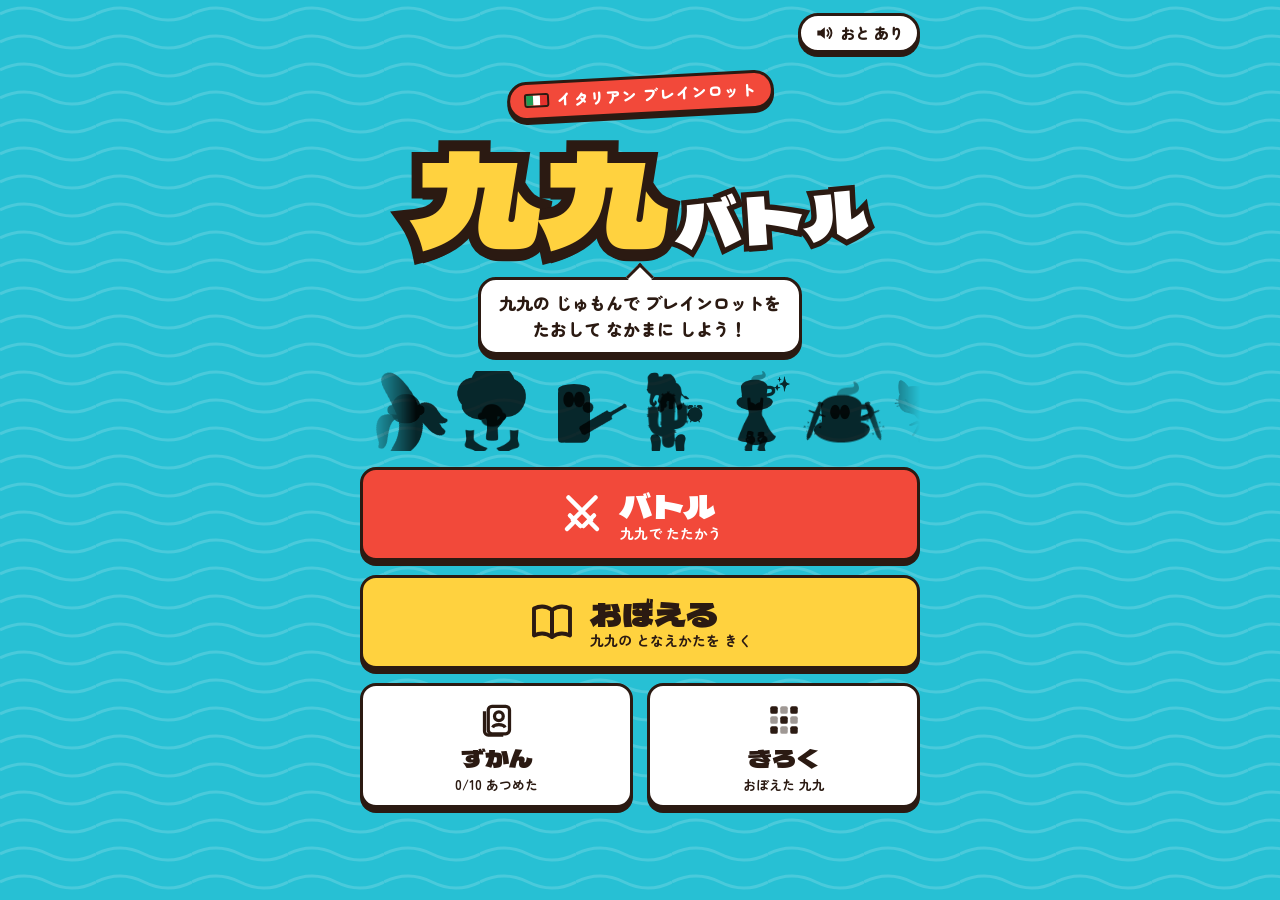
==== index.html @ 60a3f533 "Add Brainrot 九九 battle game for learning multiplication tables Single-file browser game: battle mode" ====
<!doctype html>
<html lang="ja">
<head>
<meta charset="utf-8">
<meta name="viewport" content="width=device-width, initial-scale=1, viewport-fit=cover">
<title>ブレインロット九九バトル</title>
<meta name="claude:viewport-fit-sides" content="cover">
<meta name="theme-color" content="#27c0d4">
<link rel="preconnect" href="https://fonts.googleapis.com">
<link rel="preconnect" href="https://fonts.gstatic.com" crossorigin>
<link rel="stylesheet" href="https://fonts.googleapis.com/css2?family=Dela+Gothic+One&family=Zen+Maru+Gothic:wght@500;700;900&display=swap">
<style>
/* Layout: one-screen game. Chunky "sticker" panels with espresso outlines float on a
   turquoise Italian-beach sea; a single 560px column, battle splits in two on landscape tablets. */
:root{
  --sea:#27c0d4;
  --sea-deep:#1597ab;
  --ink:#2b1a12;
  --paper:#ffffff;
  --foam:#fff4dc;
  --sun:#ffd23f;
  --sun-pale:#fff7c2;
  --tomato:#f2493a;
  --coral:#ff9d8f;
  --basil:#1e9a55;
  --mist:#e3eff1;
  --mute:#5d7175;
  --it-green:#1f9d55;
  --it-red:#e5322d;
  --scrim:rgba(20,44,50,.55);
  --f-display:"Dela Gothic One","Hiragino Sans","Hiragino Kaku Gothic ProN","Yu Gothic","Meiryo",sans-serif;
  --f-body:"Zen Maru Gothic","Hiragino Maru Gothic ProN","Hiragino Sans","Yu Gothic","Meiryo",sans-serif;
  --f-emoji:"Apple Color Emoji","Segoe UI Emoji","Noto Color Emoji",sans-serif;
  --line:3px;
  --lift:0 5px 0 var(--ink);
  color-scheme:light;
}
*,*::before,*::after{box-sizing:border-box}
[hidden]{display:none!important}
html{height:100%;padding-top:env(safe-area-inset-top,0px);padding-bottom:env(safe-area-inset-bottom,0px);-webkit-text-size-adjust:100%}
body{
  height:100%;margin:0;overflow:hidden;
  font-family:var(--f-body);font-weight:700;font-size:16px;line-height:1.5;color:var(--ink);
  background-color:var(--sea);
  background-image:url("data:image/svg+xml,%3Csvg xmlns='http://www.w3.org/2000/svg' width='96' height='28'%3E%3Cpath d='M0 14 Q24 2 48 14 T96 14' fill='none' stroke='%23ffffff' stroke-opacity='.16' stroke-width='3'/%3E%3C/svg%3E");
  font-synthesis:none;-webkit-tap-highlight-color:transparent;
}
#app{height:100%}
.screen{
  height:100%;overflow-y:auto;overflow-x:hidden;overscroll-behavior:contain;
  padding-block:10px 32px;
  padding-left:max(16px,env(safe-area-inset-left,0px));
  padding-right:max(16px,env(safe-area-inset-right,0px));
}
.wrap{max-width:560px;margin:0 auto;display:flex;flex-direction:column;gap:16px}

/* ---------- buttons ---------- */
button{font:inherit;color:inherit;cursor:pointer;touch-action:manipulation;-webkit-user-select:none;user-select:none}
.btn{
  appearance:none;border:var(--line) solid var(--ink);border-radius:16px;
  background:var(--paper);color:var(--ink);box-shadow:var(--lift);
  padding:12px 16px;font-weight:900;font-size:18px;line-height:1.25;
  transition:transform .07s,box-shadow .07s;
}
.btn:active:not(:disabled){transform:translateY(4px);box-shadow:0 1px 0 var(--ink)}
.btn:disabled{opacity:.55;cursor:default}
:focus-visible{outline:4px solid var(--sun);outline-offset:3px}
.btn.sun{background:var(--sun)}
.btn.tomato{background:var(--tomato);color:#fff}
.btn.wide{width:100%}
.iconbtn{white-space:nowrap;display:inline-flex;align-items:center;gap:6px;padding:7px 13px;font-size:15px;border-radius:999px;box-shadow:0 4px 0 var(--ink)}
.iconbtn svg{width:20px;height:20px;flex:none}

.topbar{display:flex;align-items:center;justify-content:space-between;gap:10px;min-height:46px}
.ttl{
  margin:0;font-family:var(--f-display);font-weight:400;font-size:clamp(24px,7vw,32px);line-height:1.25;
  color:#fff;text-align:center;text-wrap:balance;
  text-shadow:3px 0 0 var(--ink),-3px 0 0 var(--ink),0 3px 0 var(--ink),0 -3px 0 var(--ink),
    2px 2px 0 var(--ink),-2px 2px 0 var(--ink),2px -2px 0 var(--ink),-2px -2px 0 var(--ink),0 6px 0 var(--ink);
}
.panel{background:var(--paper);border:var(--line) solid var(--ink);border-radius:20px;box-shadow:0 6px 0 var(--ink);padding:16px}

/* ---------- characters (layered emoji) ---------- */
.char{position:relative;width:100%;aspect-ratio:1;container-type:inline-size;isolation:isolate}
.cin{position:absolute;inset:0}
.char.disc .cin{transform:scale(.78)}
.cin>span{position:absolute;line-height:1;font-family:var(--f-emoji);font-size:calc(var(--s) * 100cqw);white-space:nowrap;pointer-events:none}
.cin>span svg{display:block;height:1em;width:auto}
.char.disc::after{content:"";position:absolute;inset:4%;border-radius:50%;background:var(--c);border:var(--line) solid var(--ink);z-index:-1}
.char.locked .cin>span{filter:brightness(0);opacity:.8}
.char.locked.disc::after{background:var(--mist)}
.char.kira::before{content:"";position:absolute;inset:-7%;border-radius:50%;background:repeating-conic-gradient(var(--sun) 0 12deg,var(--sun-pale) 12deg 24deg);border:2px solid var(--ink);z-index:-2;animation:spin 9s linear infinite}
@keyframes spin{to{transform:rotate(360deg)}}
@keyframes bob{50%{transform:translateY(-5%)}}
.stars{display:inline-flex;gap:1px;font-size:17px;line-height:1}
.stars i{font-style:normal;color:var(--mist);-webkit-text-stroke:1.5px var(--ink)}
.stars i.on{color:var(--sun)}
.stars.big{font-size:44px;gap:8px}
.stars.big i{-webkit-text-stroke:2.5px var(--ink)}

/* ---------- home ---------- */
.logo{display:flex;flex-direction:column;align-items:center;gap:12px;padding-top:4px;text-align:center}
.tag{
  display:inline-flex;align-items:center;gap:8px;background:var(--tomato);color:#fff;
  border:var(--line) solid var(--ink);border-radius:999px;padding:5px 14px;font-weight:900;font-size:15px;
  letter-spacing:.08em;transform:rotate(-3deg);box-shadow:0 4px 0 var(--ink);
}
.flag{display:inline-flex;height:14px;border:2px solid var(--ink);border-radius:3px;overflow:hidden}
.flag i{display:block;width:7px}
.flag i:nth-child(1){background:var(--it-green)}
.flag i:nth-child(2){background:var(--paper)}
.flag i:nth-child(3){background:var(--it-red)}
.title{margin:4px 0 0;display:flex;align-items:flex-end;justify-content:center;gap:.06em;font-family:var(--f-display);font-weight:400;line-height:1;font-size:clamp(70px,24vw,128px)}
.big{position:relative;z-index:0;display:inline-block}
.big::before{content:attr(data-t);position:absolute;left:0;top:0;z-index:-1;color:var(--ink);-webkit-text-stroke:.17em var(--ink);text-shadow:0 .09em 0 var(--ink)}
.big.k{color:var(--sun)}
.big.b{color:#fff;font-size:.5em;transform:rotate(-4deg);margin-bottom:.16em}
.lead{
  position:relative;margin:6px 0 0;background:var(--paper);border:var(--line) solid var(--ink);border-radius:18px;
  padding:10px 18px;font-weight:900;font-size:17px;line-height:1.55;box-shadow:0 5px 0 var(--ink);text-wrap:balance;
}
.lead::before{content:"";position:absolute;left:50%;top:-13px;width:20px;height:20px;background:var(--paper);border-left:var(--line) solid var(--ink);border-top:var(--line) solid var(--ink);transform:translateX(-50%) rotate(45deg)}
.parade{overflow:hidden;-webkit-mask-image:linear-gradient(90deg,transparent,#000 10%,#000 90%,transparent);mask-image:linear-gradient(90deg,transparent,#000 10%,#000 90%,transparent)}
.track{display:flex;width:max-content;animation:parade 36s linear infinite}
.pchar{width:88px;padding:0 4px;flex:none;animation:bob 1.6s ease-in-out infinite}
.pchar:nth-child(odd){animation-delay:-.8s}
.pchar:nth-child(3n){animation-delay:-.4s}
@keyframes parade{to{transform:translateX(-50%)}}
.menu{display:grid;grid-template-columns:1fr 1fr;gap:14px}
.mbtn{display:flex;flex-direction:column;align-items:center;gap:4px;padding:14px 8px 12px}
.mbtn svg{width:40px;height:40px}
.mbtn .ml{font-family:var(--f-display);font-weight:400;font-size:24px;line-height:1.2}
.mbtn small{font-size:13px;font-weight:700}
.mbtn.go{grid-column:1/-1;flex-direction:row;justify-content:center;gap:14px;padding:16px}
.mbtn.go svg{width:48px;height:48px}
.mbtn.go .ml{font-size:32px}
.mbtn.go small{font-size:14px}
.mbtn .mcol{display:flex;flex-direction:column;align-items:flex-start}

/* ---------- select ---------- */
.order{display:flex;align-items:center;gap:12px;padding:10px 12px;flex-wrap:wrap}
.olabel{font-weight:900;font-size:15px}
.seg{flex:1;display:grid;grid-template-columns:repeat(3,1fr);gap:6px;min-width:240px}
.seg button{border:var(--line) solid var(--ink);background:var(--paper);border-radius:12px;padding:6px 4px;font-weight:900;font-size:15px;line-height:1.2;display:flex;flex-direction:column;align-items:center}
.seg button small{font-size:12px;font-weight:700;color:var(--mute)}
.seg button[aria-pressed="true"]{background:var(--sun);box-shadow:inset 0 -3px 0 rgba(43,26,18,.25)}
.seg button[aria-pressed="true"] small{color:var(--ink)}
.dangrid{display:grid;grid-template-columns:repeat(3,1fr);gap:12px}
.danbtn{display:flex;flex-direction:column;align-items:center;gap:4px;padding:10px 6px 10px}
.dnum{font-family:var(--f-display);font-weight:400;font-size:30px;line-height:1}
.dnum small{font-family:var(--f-body);font-weight:900;font-size:13px;margin-left:2px}
.danbtn .mini{width:min(66px,80%)}
.wide-row{display:flex;align-items:center;gap:12px;text-align:left;width:100%}
.wide-row .mini{width:64px;flex:none}
.wtxt{flex:1;display:flex;flex-direction:column;min-width:0}
.wtxt b{font-family:var(--f-display);font-weight:400;font-size:22px;line-height:1.25}
.wtxt small{font-size:14px;font-weight:700}
.wide-row.weak{background:var(--foam)}
.rule{margin:0;text-align:center;font-size:14px;color:#fff;font-weight:900;text-shadow:0 2px 0 var(--ink),0 0 3px var(--ink)}

/* ---------- learn ---------- */
.chips{display:grid;grid-template-columns:repeat(9,1fr);gap:5px}
.chip{border:var(--line) solid var(--ink);background:var(--paper);border-radius:12px;min-height:46px;padding:0;font-family:var(--f-display);font-weight:400;font-size:20px;box-shadow:0 3px 0 var(--ink)}
.chip[aria-selected="true"]{background:var(--sun);transform:translateY(2px);box-shadow:0 1px 0 var(--ink)}
.lhead{display:flex;align-items:center;gap:14px;padding:12px 16px}
.lhead .lc{width:92px;flex:none}
.lhead .ltx{display:flex;flex-direction:column;min-width:0}
.ldan{font-family:var(--f-display);font-weight:400;font-size:30px;line-height:1.2}
.lname{font-weight:900;font-size:15px;line-height:1.4;word-break:keep-all;overflow-wrap:anywhere}
.lsub{font-size:13px;font-weight:700;color:var(--mute)}
.lctrl{display:grid;grid-template-columns:1fr 1fr;gap:12px}
.lctrl .btn{display:inline-flex;align-items:center;justify-content:center;gap:8px;font-size:16px;padding:10px 8px}
.lctrl svg{width:20px;height:20px;flex:none}
.lctrl [aria-pressed="true"]{background:var(--ink);color:#fff}
.llist{list-style:none;margin:0;padding:0;display:flex;flex-direction:column;gap:10px}
.lrow{
  width:100%;display:grid;grid-template-columns:auto 1fr auto;align-items:center;gap:12px;
  padding:9px 14px;background:var(--paper);border:var(--line) solid var(--ink);border-radius:14px;box-shadow:0 4px 0 var(--ink);text-align:left;
}
.lrow:active{transform:translateY(3px);box-shadow:0 1px 0 var(--ink)}
.lrow.now{background:var(--sun)}
.leq{font-family:var(--f-display);font-weight:400;font-size:clamp(19px,5.6vw,26px);white-space:nowrap;font-variant-numeric:tabular-nums}
.leq b{font-weight:400;display:inline-block;min-width:1.75em}
.lyomi{font-weight:900;font-size:17px;min-width:0;line-height:1.35;word-break:keep-all;overflow-wrap:anywhere}
.lrow svg{width:22px;height:22px}
.part{display:none}
.llist.hide .lrow:not(.rev):not(.now) .full{display:none}
.llist.hide .lrow:not(.rev):not(.now) .part{display:inline}
.lvis{margin:8px 4px 2px;padding:12px;background:var(--foam);border:var(--line) solid var(--ink);border-radius:14px}

/* plates (1さらに ○こずつ) */
.groups{display:flex;flex-wrap:wrap;gap:6px;justify-content:center}
.plate{display:grid;gap:0 1px;padding:6px 7px;background:var(--paper);border:2px solid var(--ink);border-radius:999px;box-shadow:0 3px 0 var(--sea-deep)}
.plate i{font-style:normal;font-family:var(--f-emoji);font-size:var(--isz);line-height:1.15;text-align:center}
.gcap{margin:8px 0 0;font-weight:900;font-size:15px;text-align:center;word-break:keep-all;overflow-wrap:anywhere}
.gcap b{font-family:var(--f-display);font-weight:400;font-size:19px}

/* ---------- battle ---------- */
#scr-battle{padding-block:8px 14px}
.bwrap{max-width:560px;min-height:100%;margin:0 auto;display:flex;flex-direction:column;gap:10px}
.pill{background:var(--paper);border:var(--line) solid var(--ink);border-radius:999px;padding:3px 12px;font-weight:900;font-size:14px;white-space:nowrap;overflow:hidden;text-overflow:ellipsis;min-width:0}
.arena{position:relative;flex:1;display:flex;flex-direction:column;align-items:center;justify-content:center;gap:6px;min-height:0;padding-block:6px 10px}
.bossbox{position:relative;width:min(46vw,25vh,230px);width:min(46vw,25dvh,230px);isolation:isolate}
.bshadow{position:absolute;left:18%;right:18%;bottom:-3%;height:9%;border-radius:50%;background:rgba(20,44,50,.28);z-index:-1}
.bob{animation:bob 1.8s ease-in-out infinite}
.bname{max-width:100%;background:var(--ink);color:#fff;border-radius:999px;padding:3px 14px;font-weight:900;font-size:14px;text-align:center;line-height:1.4}
.hprow{display:flex;align-items:center;gap:8px;width:min(300px,86%)}
.hp{flex:1;height:18px;border:var(--line) solid var(--ink);border-radius:999px;background:var(--paper);overflow:hidden}
.hp>div{height:100%;background:var(--tomato);border-right:var(--line) solid var(--ink);transition:width .35s ease-out}
.hprow span{font-family:var(--f-display);font-weight:400;font-size:15px;color:#fff;text-shadow:0 2px 0 var(--ink),0 0 3px var(--ink);white-space:nowrap}
.bubble{
  position:absolute;left:70%;top:-8%;width:max-content;max-width:min(150px,36vw);z-index:2;word-break:keep-all;overflow-wrap:anywhere;background:var(--paper);border:var(--line) solid var(--ink);
  border-radius:16px;padding:6px 12px;font-weight:900;font-size:15px;line-height:1.35;box-shadow:0 4px 0 var(--ink);
  animation:rise .25s cubic-bezier(.3,1.5,.5,1);
}
.combo{position:absolute;left:-36%;top:14%;transform:rotate(-10deg);font-family:var(--f-display);font-weight:400;font-size:30px;line-height:1;color:var(--sun);
  text-shadow:2px 0 0 var(--ink),-2px 0 0 var(--ink),0 2px 0 var(--ink),0 -2px 0 var(--ink),0 4px 0 var(--ink)}
.combo small{display:block;font-size:15px;color:#fff}
.console{display:flex;flex-direction:column;gap:12px}
.qcard{position:relative;display:flex;flex-direction:column;align-items:center;gap:4px;padding:16px 12px 8px}
.qrow{display:flex;align-items:center;justify-content:center;gap:.22em;font-family:var(--f-display);font-weight:400;font-size:clamp(40px,11.5vw,64px);line-height:1;font-variant-numeric:tabular-nums}
.qrow .op{color:var(--mute);font-size:.8em}
.ans{min-width:1.9em;height:1.3em;display:grid;place-items:center;padding:0 .12em;border:var(--line) dashed var(--ink);border-radius:14px;background:var(--foam);color:var(--mute)}
.ans.filled{border-style:solid;background:var(--sun);color:var(--ink)}
.msg{min-height:1.6em;font-weight:900;font-size:16px;text-align:center;line-height:1.5;word-break:keep-all;overflow-wrap:anywhere}
.msg .good{color:var(--basil)}
.hintbtn{position:absolute;top:-16px;right:12px;border:var(--line) solid var(--ink);border-radius:999px;background:var(--sun);box-shadow:0 3px 0 var(--ink);padding:3px 14px;font-weight:900;font-size:14px}
.hintbtn:active{transform:translateY(2px);box-shadow:0 1px 0 var(--ink)}
.pad{display:grid;grid-template-columns:repeat(3,1fr);gap:9px}
.key{height:52px;height:clamp(46px,7.4dvh,74px);padding:0;font-family:var(--f-display);font-weight:400;font-size:28px;border-radius:14px}
.key.del{font-family:var(--f-body);font-weight:900;font-size:17px}
.key.ok{background:var(--tomato);color:#fff;font-family:var(--f-body);font-weight:900;font-size:18px}
@media (max-width:420px){
  #scr-battle .snd span{display:none}
}
@media (max-height:720px){
  .bossbox{width:min(44vw,20vh,230px);width:min(44vw,20dvh,230px)}
  .qcard{padding:13px 12px 6px}
  .qrow{font-size:clamp(36px,10vw,52px)}
  .pad{gap:8px}
  .key{height:46px}
}
@media (max-height:600px){
  .topbar{min-height:40px}
  .iconbtn{padding:5px 11px}
  .bossbox{width:min(40vw,16vh,200px);width:min(40vw,16dvh,200px)}
  .arena{gap:4px;padding-block:0 8px}
  .key{height:40px}
}
@media (orientation:landscape) and (min-width:720px){
  .bwrap{max-width:1000px;display:grid;grid-template-columns:1fr 1fr;grid-template-rows:auto 1fr;column-gap:28px;align-items:center}
  .bwrap>.topbar{grid-column:1/-1}
  .arena{height:100%}
  .bossbox{width:min(34vw,44vh,280px);width:min(34vw,44dvh,280px)}
  .key{height:clamp(46px,10dvh,74px)}
}

/* ---------- sheet ---------- */
.sheet{
  position:fixed;inset:0;z-index:30;display:flex;align-items:flex-end;justify-content:center;background:var(--scrim);
  padding:calc(16px + env(safe-area-inset-top,0px)) max(16px,env(safe-area-inset-right,0px)) calc(16px + env(safe-area-inset-bottom,0px)) max(16px,env(safe-area-inset-left,0px));
  animation:fade .18s ease-out;
}
.sheet-panel{position:relative;width:min(520px,100%);max-height:100%;overflow-y:auto;display:flex;flex-direction:column;align-items:center;gap:12px;text-align:center;animation:rise .3s cubic-bezier(.3,1.4,.5,1)}
@keyframes rise{from{transform:translateY(36px);opacity:0}}
@keyframes fade{from{opacity:0}}
.sh-h{margin:0;font-family:var(--f-display);font-weight:400;font-size:28px;line-height:1.2}
.sh-h.bad{color:var(--tomato)}
.eq{font-family:var(--f-display);font-weight:400;font-size:44px;line-height:1.1;font-variant-numeric:tabular-nums}
.eq b{font-weight:400;color:var(--basil)}
.chant{word-break:keep-all;display:inline-flex;align-items:center;gap:10px;background:var(--sun-pale);border:var(--line) solid var(--ink);border-radius:999px;padding:6px 8px 6px 18px;font-weight:900;font-size:21px}
.chant button{display:grid;place-items:center;width:38px;height:38px;border-radius:50%;border:var(--line) solid var(--ink);background:var(--paper);padding:0}
.chant button svg{width:20px;height:20px}
.sh-btns{display:flex;gap:12px;width:100%}
.sh-btns .btn{flex:1}
.xbtn{position:absolute;top:10px;right:10px;width:42px;height:42px;border-radius:50%;border:var(--line) solid var(--ink);background:var(--paper);padding:0;display:grid;place-items:center}
.xbtn svg{width:20px;height:20px}

/* ---------- result ---------- */
.rhead{font-size:clamp(30px,9vw,42px)}
.rcard{display:flex;flex-direction:column;align-items:center;gap:10px;text-align:center}
.rchar{width:min(200px,56vw);margin-top:6px}
.rname{font-weight:900;font-size:18px;line-height:1.4;word-break:keep-all;overflow-wrap:anywhere}
.stats{margin:0;display:grid;grid-template-columns:repeat(3,1fr);gap:8px;width:100%}
.stats div{background:var(--mist);border-radius:12px;padding:8px 4px}
.stats dt{font-size:12px;font-weight:900;color:var(--mute)}
.stats dd{margin:0;font-family:var(--f-display);font-weight:400;font-size:22px;line-height:1.3;white-space:nowrap}
.stats dd small{font-family:var(--f-body);font-weight:900;font-size:11px;margin-left:1px}
.rnote{margin:0;font-weight:900;font-size:15px}
.rnote.hot{color:var(--tomato)}
.rbtns{display:grid;grid-template-columns:1fr 1fr;gap:12px}
.rbtns .first{grid-column:1/-1}

/* ---------- zukan ---------- */
.zgrid{display:grid;grid-template-columns:1fr 1fr;gap:14px}
.zcard{display:flex;flex-direction:column;align-items:center;gap:4px;padding:12px 10px}
.zc{width:min(118px,80%)}
.zdan{font-family:var(--f-display);font-weight:400;font-size:15px;color:var(--mute)}
.zname{font-size:14px;font-weight:900;line-height:1.35;min-height:2.7em;text-wrap:balance;text-align:center;word-break:keep-all;overflow-wrap:anywhere}
.zbig{width:min(190px,54vw);margin-top:10px}
.zh{margin:0;font-size:21px;font-weight:900;line-height:1.35;text-wrap:balance;word-break:keep-all;overflow-wrap:anywhere}
.zdesc{margin:0;font-weight:700;font-size:16px;max-width:30em;text-wrap:pretty;word-break:keep-all;overflow-wrap:anywhere}

/* ---------- record ---------- */
.sum{display:grid;grid-template-columns:1fr 1fr;gap:10px;margin-bottom:12px}
.sum div{background:var(--mist);border-radius:14px;padding:8px 10px;text-align:center}
.sum b{font-family:var(--f-display);font-weight:400;font-size:28px}
.sum span{display:block;font-size:13px;font-weight:900;color:var(--mute)}
.tbl{overflow-x:auto}
.kt{width:100%;max-width:440px;margin:0 auto;border-collapse:separate;border-spacing:3px;table-layout:fixed;font-variant-numeric:tabular-nums}
.kt th,.kt td{height:30px;padding:0;text-align:center;font-size:12px;border-radius:7px}
.kt th{font-family:var(--f-display);font-weight:400;font-size:14px}
.kt tbody th{background:var(--ink);color:#fff}
.st-none{background:var(--mist);color:var(--mute)}
.st-mid{background:var(--sun)}
.st-weak{background:var(--coral)}
.st-good{background:var(--basil);color:#fff}
.legend{list-style:none;margin:12px 0 0;padding:0;display:grid;grid-template-columns:1fr 1fr;gap:6px 12px;font-size:13px;font-weight:700}
.legend li{display:flex;align-items:center;gap:6px}
.legend i{width:16px;height:16px;border-radius:5px;flex:none}
.parent{font-weight:500;font-size:14px;line-height:1.7}
.parent h3{margin:0 0 6px;font-size:16px;font-weight:900}
.parent ul{margin:0;padding-left:1.2em}
.parent .rs{margin-top:12px;display:flex;flex-wrap:wrap;align-items:center;gap:10px}
.parent .rs .btn{font-size:14px;padding:7px 14px;box-shadow:0 3px 0 var(--ink)}

/* ---------- effects ---------- */
.shot{position:fixed;z-index:40;pointer-events:none;font-family:var(--f-display);font-weight:400;font-size:46px;line-height:1;color:var(--sun);
  text-shadow:3px 0 0 var(--ink),-3px 0 0 var(--ink),0 3px 0 var(--ink),0 -3px 0 var(--ink),0 6px 0 var(--ink)}
.fx{position:fixed;z-index:41;pointer-events:none;white-space:nowrap;line-height:1}
.fx.boom{font-family:var(--f-emoji);font-size:92px}
.fx.ftxt{font-family:var(--f-display);font-weight:400;font-size:30px;color:#fff;
  text-shadow:3px 0 0 var(--ink),-3px 0 0 var(--ink),0 3px 0 var(--ink),0 -3px 0 var(--ink),0 5px 0 var(--ink)}
.fx.combo{color:var(--sun);font-size:38px}
.flash{position:fixed;inset:0;z-index:39;background:var(--tomato);pointer-events:none}
.conf{position:fixed;top:0;z-index:50;pointer-events:none;border:2px solid var(--ink);border-radius:3px}

@media (prefers-reduced-motion:reduce){
  .track,.pchar,.bob,.char.kira::before{animation:none}
  .sheet,.sheet-panel,.bubble{animation:none}
}
</style>
</head>
<body>
<div id="app" lang="ja">

  <!-- ===== ホーム ===== -->
  <section class="screen" id="scr-home">
    <div class="wrap">
      <div class="topbar"><span></span><button class="btn iconbtn snd" type="button" data-act="sound"></button></div>
      <header class="logo">
        <div class="tag"><span class="flag" aria-hidden="true"><i></i><i></i><i></i></span>イタリアン ブレインロット</div>
        <h1 class="title" aria-label="九九バトル"><span class="big k" data-t="九九">九九</span><span class="big b" data-t="バトル">バトル</span></h1>
        <p class="lead">九九の じゅもんで ブレインロットを<br>たおして なかまに しよう！</p>
      </header>
      <div class="parade" aria-hidden="true"><div class="track" id="parade"></div></div>
      <nav class="menu" aria-label="メニュー">
        <button class="btn tomato mbtn go" type="button" data-go="select">
          <svg viewBox="0 0 32 32" aria-hidden="true"><g fill="none" stroke="currentColor" stroke-width="3" stroke-linecap="round"><path d="M7 5l15 15M25 5L10 20"/><path d="M17 24l7-7M8 17l7 7"/><path d="M22 22l4 4M10 22l-4 4"/></g></svg>
          <span class="mcol"><span class="ml">バトル</span><small>九九で たたかう</small></span>
        </button>
        <button class="btn sun mbtn go" type="button" data-go="learn">
          <svg viewBox="0 0 32 32" aria-hidden="true"><g fill="none" stroke="currentColor" stroke-width="2.6" stroke-linejoin="round"><path d="M4 7c4-2 8-2 12 1v18c-4-3-8-3-12-1z"/><path d="M28 7c-4-2-8-2-12 1v18c4-3 8-3 12-1z"/></g></svg>
          <span class="mcol"><span class="ml">おぼえる</span><small>九九の となえかたを きく</small></span>
        </button>
        <button class="btn mbtn" type="button" data-go="zukan">
          <svg viewBox="0 0 32 32" aria-hidden="true"><g fill="none" stroke="currentColor" stroke-width="2.6" stroke-linejoin="round"><rect x="9" y="5" width="17" height="22" rx="3"/><path d="M6 9v16a3 3 0 0 0 3 3h12"/><circle cx="17.5" cy="13" r="3.5"/><path d="M12.5 22c1.5-3 8.5-3 10 0"/></g></svg>
          <span class="ml">ずかん</span><small id="home-zukan">0/10 あつめた</small>
        </button>
        <button class="btn mbtn" type="button" data-go="record">
          <svg viewBox="0 0 32 32" aria-hidden="true"><g fill="currentColor"><rect x="5" y="5" width="6" height="6" rx="1.5"/><rect x="13" y="5" width="6" height="6" rx="1.5" opacity=".45"/><rect x="21" y="5" width="6" height="6" rx="1.5"/><rect x="5" y="13" width="6" height="6" rx="1.5" opacity=".45"/><rect x="13" y="13" width="6" height="6" rx="1.5"/><rect x="21" y="13" width="6" height="6" rx="1.5" opacity=".45"/><rect x="5" y="21" width="6" height="6" rx="1.5"/><rect x="13" y="21" width="6" height="6" rx="1.5" opacity=".45"/><rect x="21" y="21" width="6" height="6" rx="1.5"/></g></svg>
          <span class="ml">きろく</span><small>おぼえた 九九</small>
        </button>
      </nav>
    </div>
  </section>

  <!-- ===== だんを えらぶ ===== -->
  <section class="screen" id="scr-select" hidden>
    <div class="wrap">
      <div class="topbar">
        <button class="btn iconbtn" type="button" data-go="home"><svg viewBox="0 0 24 24" aria-hidden="true"><path d="M15 5l-7 7 7 7" fill="none" stroke="currentColor" stroke-width="3" stroke-linecap="round" stroke-linejoin="round"/></svg>もどる</button>
        <button class="btn iconbtn snd" type="button" data-act="sound"></button>
      </div>
      <h2 class="ttl">どの だんと たたかう？</h2>
      <div class="panel order">
        <span class="olabel" id="order-label">じゅんばん</span>
        <div class="seg" role="group" aria-labelledby="order-label">
          <button type="button" data-order="up">のぼり<small>1→9</small></button>
          <button type="button" data-order="down">くだり<small>9→1</small></button>
          <button type="button" data-order="rand">バラバラ<small>どれかな？</small></button>
        </div>
      </div>
      <div class="dangrid" id="dan-grid"></div>
      <button class="btn wide-row" type="button" id="mix-btn" data-battle="mix"></button>
      <button class="btn wide-row weak" type="button" id="weak-btn" data-battle="weak"></button>
      <p class="rule">★ クリア　★★ まちがい 2こ まで　★★★ まちがい 0 で キラキラ！</p>
    </div>
  </section>

  <!-- ===== おぼえる ===== -->
  <section class="screen" id="scr-learn" hidden>
    <div class="wrap">
      <div class="topbar">
        <button class="btn iconbtn" type="button" data-go="home"><svg viewBox="0 0 24 24" aria-hidden="true"><path d="M15 5l-7 7 7 7" fill="none" stroke="currentColor" stroke-width="3" stroke-linecap="round" stroke-linejoin="round"/></svg>もどる</button>
        <button class="btn iconbtn snd" type="button" data-act="sound"></button>
      </div>
      <h2 class="ttl">九九を おぼえよう</h2>
      <div class="chips" id="l-chips" role="tablist" aria-label="だん"></div>
      <div class="panel lhead">
        <div class="lc" id="l-char"></div>
        <div class="ltx"><span class="ldan" id="l-dan"></span><span class="lname" id="l-name"></span><span class="lsub" id="l-sub"></span></div>
      </div>
      <div class="lctrl">
        <button class="btn sun" type="button" id="l-play" data-act="playall"></button>
        <button class="btn" type="button" id="l-hide" data-act="hide" aria-pressed="false">こたえを かくす</button>
      </div>
      <ol class="llist" id="l-list"></ol>
      <button class="btn tomato wide" type="button" id="l-battle" data-act="learn-battle"></button>
    </div>
  </section>

  <!-- ===== バトル ===== -->
  <section class="screen" id="scr-battle" hidden>
    <div class="bwrap">
      <div class="topbar">
        <button class="btn iconbtn" type="button" data-act="quit">やめる</button>
        <span class="pill" id="b-mode"></span>
        <button class="btn iconbtn snd" type="button" data-act="sound"></button>
      </div>
      <div class="arena">
        <div class="bossbox" id="b-boss"></div>
        <div class="bname" id="b-name"></div>
        <div class="hprow"><div class="hp" role="progressbar" aria-label="のこり" id="b-hpbar"><div id="b-hp"></div></div><span id="b-left"></span></div>
      </div>
      <div class="console">
        <div class="panel qcard">
          <button class="hintbtn" type="button" data-act="hint">ヒント</button>
          <div class="qrow" id="b-qrow"><span id="b-a">?</span><span class="op">×</span><span id="b-b">?</span><span class="op">=</span><span class="ans" id="b-ans">?</span></div>
          <div class="msg" id="b-msg" aria-live="polite"></div>
        </div>
        <div class="pad" id="b-pad"></div>
      </div>
    </div>
  </section>

  <!-- ===== けっか ===== -->
  <section class="screen" id="scr-result" hidden>
    <div class="wrap">
      <div class="topbar"><span></span><button class="btn iconbtn snd" type="button" data-act="sound"></button></div>
      <h2 class="ttl rhead" id="r-head"></h2>
      <div class="panel rcard">
        <div class="rchar" id="r-char"></div>
        <div class="rname" id="r-name"></div>
        <div id="r-stars"></div>
        <dl class="stats">
          <div><dt>まちがい</dt><dd id="r-miss"></dd></div>
          <div><dt>さいこうコンボ</dt><dd id="r-combo"></dd></div>
          <div><dt>タイム</dt><dd id="r-time"></dd></div>
        </dl>
        <p class="rnote" id="r-note"></p>
      </div>
      <div class="rbtns">
        <button class="btn tomato first" type="button" id="r-next" data-act="nextdan"></button>
        <button class="btn sun" type="button" data-act="again">もういちど</button>
        <button class="btn" type="button" data-go="select">ほかの だん</button>
      </div>
      <button class="btn wide" type="button" data-go="home">メニューへ</button>
    </div>
  </section>

  <!-- ===== ずかん ===== -->
  <section class="screen" id="scr-zukan" hidden>
    <div class="wrap">
      <div class="topbar">
        <button class="btn iconbtn" type="button" data-go="home"><svg viewBox="0 0 24 24" aria-hidden="true"><path d="M15 5l-7 7 7 7" fill="none" stroke="currentColor" stroke-width="3" stroke-linecap="round" stroke-linejoin="round"/></svg>もどる</button>
        <button class="btn iconbtn snd" type="button" data-act="sound"></button>
      </div>
      <h2 class="ttl">ずかん <span id="z-count"></span></h2>
      <div class="zgrid" id="z-grid"></div>
    </div>
  </section>

  <!-- ===== きろく ===== -->
  <section class="screen" id="scr-record" hidden>
    <div class="wrap">
      <div class="topbar">
        <button class="btn iconbtn" type="button" data-go="home"><svg viewBox="0 0 24 24" aria-hidden="true"><path d="M15 5l-7 7 7 7" fill="none" stroke="currentColor" stroke-width="3" stroke-linecap="round" stroke-linejoin="round"/></svg>もどる</button>
        <button class="btn iconbtn snd" type="button" data-act="sound"></button>
      </div>
      <h2 class="ttl">きろく</h2>
      <div class="panel">
        <div class="sum">
          <div><b id="rec-good">0</b><span>/81 おぼえた 九九</span></div>
          <div><b id="rec-dan">0</b><span>/9 クリアした だん</span></div>
        </div>
        <div class="tbl"><table class="kt" id="rec-table" aria-label="九九の きろく"></table></div>
        <ul class="legend">
          <li><i class="st-good"></i>おぼえた（3かい つづけて せいかい）</li>
          <li><i class="st-mid"></i>れんしゅう ちゅう</li>
          <li><i class="st-weak"></i>にがて</li>
          <li><i class="st-none"></i>まだ やってない</li>
        </ul>
      </div>
      <div class="panel parent">
        <h3>おうちの方へ</h3>
        <ul>
          <li>「おぼえる」で唱え方を聞き、「バトル」で答えを入力して練習します。</li>
          <li>バトルの順番は「のぼり（上がり九九）」「くだり（下がり九九）」「バラバラ」から選べます。学校の音読カードと同じ順で練習できます。</li>
          <li>まちがえた問題はそのバトルの中でもう一度出ます。3回続けて正解すると「おぼえた」になり、まだの問題は「にがて とっくん」で集中練習できます。</li>
          <li>記録はこの端末のブラウザにだけ保存されます。音が出ないときは、端末の消音スイッチと音量を確認してください。</li>
        </ul>
        <div class="rs">
          <button class="btn" type="button" data-act="reset">きろくを ぜんぶ けす</button>
          <span id="reset-confirm" hidden>ほんとうに けしますか？
            <button class="btn tomato" type="button" data-act="reset-yes">けす</button>
            <button class="btn" type="button" data-act="reset-no">やめる</button>
          </span>
        </div>
      </div>
    </div>
  </section>

  <div class="sheet" id="sheet" hidden><div class="panel sheet-panel" id="sheet-body" role="dialog" aria-modal="true"></div></div>
</div>

<script>
(() => {
'use strict';
document.documentElement.lang = 'ja';

/* ================= 保存 ================= */
const KEY = 'brainrot-kuku-v1';
let saved = {};
try { saved = JSON.parse(localStorage.getItem(KEY)) || {}; } catch (e) {}
const S = Object.assign({ stars: {}, best: {}, facts: {}, order: 'up', sound: true, ldan: 1 }, saved);
function save() { try { localStorage.setItem(KEY, JSON.stringify(S)); } catch (e) {} }

/* ================= データ ================= */
const DANS = [1, 2, 3, 4, 5, 6, 7, 8, 9];
const BOSS = 10;

// トゥントゥントゥン・サフールの まるた（🪵は きしゅで むきが ちがうので じぶんで かく）
const LOG_SVG = '<svg viewBox="0 0 60 100"><rect x="5" y="11" width="50" height="84" rx="12" fill="#b8733e"/><rect x="5" y="11" width="12" height="84" rx="6" fill="#9a5a2c"/><path d="M27 34v46M41 26v34M34 70v18" stroke="#8a4c22" stroke-width="3.5" stroke-linecap="round" fill="none"/><path d="M22 62q8 7 16 0" stroke="#4a2410" stroke-width="3.5" stroke-linecap="round" fill="none"/><ellipse cx="30" cy="12" rx="25" ry="9" fill="#f2c47e"/><ellipse cx="30" cy="12" rx="15" ry="5" fill="none" stroke="#c88a45" stroke-width="2.5"/><ellipse cx="30" cy="12" rx="5" ry="2" fill="#c88a45"/></svg>';

// layers: [emoji か svg, size(箱に対する割合), x, y (中心からのずれ), 回転deg, 左右反転]
const CHARS = {
  1: { name: 'チンパンジーニ・バナニーニ', color: '#ffe45c', icon: '🍌', line: 'ウッキー！バナナ たべる？',
       desc: 'バナナの なかに かくれている おさる。かわを むくと とびだして くるよ。',
       layers: [['🍌', .95, 0, .03, -18], ['🐵', .42, .02, -.02]] },
  2: { name: 'ブルブル・パタピム', color: '#a6e88f', icon: '🌳', line: 'ブルブル… パタピム！',
       desc: 'もりの 木と おさるが まざった ふしぎな やつ。あしが とっても おおきい。',
       layers: [['🌳', .86, 0, -.1], ['🐵', .32, 0, .06], ['🦶', .26, -.2, .37], ['🦶', .26, .2, .37, 0, 1]] },
  3: { name: 'トゥントゥントゥン・サフール', color: '#f0c38e', icon: '🪵', line: 'トゥン トゥン トゥン…',
       desc: 'バットを もった まるたの せんし。「トゥン トゥン トゥン」と よびに くる。',
       layers: [[LOG_SVG, .8, -.08, .04], ['👀', .24, -.08, -.14], ['🏏', .48, .26, .1, 15]] },
  4: { name: 'リリリ・ラリラ', color: '#f7a8c8', icon: '🌵', line: 'リリリ ラリラ〜♪',
       desc: 'サボテンの からだを した ぞう。サンダルを はいて、とけいを もちあるく。',
       layers: [['🌵', .64, 0, .12], ['🐘', .48, 0, -.24], ['🩴', .22, -.15, .42], ['🩴', .22, .15, .42, 0, 1], ['⏰', .2, .34, .04]] },
  5: { name: 'バレリーナ・カプチーナ', color: '#ffd6b0', icon: '🩰', line: 'くるっと ひとまわり！',
       desc: 'あたまが カプチーノの バレリーナ。くるくる おどるのが だいすき。',
       layers: [['👗', .54, 0, .14], ['☕', .44, 0, -.24], ['🩰', .28, 0, .41], ['✨', .18, .32, -.32]] },
  6: { name: 'カプチーノ・アサシーノ', color: '#c9b2ff', icon: '☕', line: 'シュバッ！ みきれるかな？',
       desc: 'すばやい コーヒーの にんじゃ。バレリーナ・カプチーナの なかま。',
       layers: [['☕', .68, 0, .02], ['👀', .22, -.05, .03], ['🗡️', .34, -.36, .12, -25], ['🗡️', .34, .36, .12, 25, 1]] },
  7: { name: 'トリッピ・トロッピ', color: '#9fe3ff', icon: '🦐', line: 'トリッピ トロッピ！',
       desc: 'エビの からだに ねこの かお。うみの なかを すいすい およぐ。',
       layers: [['🦐', .76, .06, .1], ['🐱', .42, -.22, -.16]] },
  8: { name: 'ボンバルディーロ・クロコディーロ', color: '#b8c7d9', icon: '🐊', line: 'ブーーーン！ そらから くるぞ！',
       desc: 'ワニと ひこうきが がったい！ そらを ビューンと とんでいる。',
       layers: [['✈️', .88, .04, .02], ['🐊', .5, -.12, -.08]] },
  9: { name: 'トラララレロ・トラララ', color: '#7fd0ff', icon: '🦈', line: 'トラララレロ トラララ！',
       desc: 'スニーカーを はいた 3本あしの サメ。ブレインロットの スーパースター！',
       layers: [['🦈', .82, 0, -.1], ['👟', .25, -.26, .32], ['👟', .25, 0, .37], ['👟', .25, .26, .32]] },
  10: { name: 'ラ・ヴァカ・サトゥルノ・サトゥルニータ', color: '#cdbdff', icon: '🪐', line: 'モォ〜。うちゅうから きたよ。',
       desc: 'どせいの からだを した うちゅうの うし。ぜんぶの だんを つかう ラスボス！',
       layers: [['🪐', .95, 0, -.04], ['🐮', .4, 0, -.06], ['🦵', .24, -.12, .4], ['🦵', .24, .12, .4, 0, 1], ['✨', .16, .38, -.36]] }
};

// 九九の となえかた（まえ/うしろ）。うしろが「が」で はじまる ものは こたえが 1けた。
const YOMI_SRC = {
  1: 'いんいち/がいち いんに/がに いんさん/がさん いんし/がし いんご/がご いんろく/がろく いんしち/がしち いんはち/がはち いんく/がく',
  2: 'にいち/がに ににん/がし にさん/がろく にし/がはち にご/じゅう にろく/じゅうに にしち/じゅうし にはち/じゅうろく にく/じゅうはち',
  3: 'さんいち/がさん さんに/がろく さざん/がく さんし/じゅうに さんご/じゅうご さぶろく/じゅうはち さんしち/にじゅういち さんぱ/にじゅうし さんく/にじゅうしち',
  4: 'しいち/がし しに/がはち しさん/じゅうに しし/じゅうろく しご/にじゅう しろく/にじゅうし ししち/にじゅうはち しは/さんじゅうに しく/さんじゅうろく',
  5: 'ごいち/がご ごに/じゅう ごさん/じゅうご ごし/にじゅう ごご/にじゅうご ごろく/さんじゅう ごしち/さんじゅうご ごは/しじゅう ごっく/しじゅうご',
  6: 'ろくいち/がろく ろくに/じゅうに ろくさん/じゅうはち ろくし/にじゅうし ろくご/さんじゅう ろくろく/さんじゅうろく ろくしち/しじゅうに ろくは/しじゅうはち ろっく/ごじゅうし',
  7: 'しちいち/がしち しちに/じゅうし しちさん/にじゅういち しちし/にじゅうはち しちご/さんじゅうご しちろく/しじゅうに しちしち/しじゅうく しちは/ごじゅうろく しちく/ろくじゅうさん',
  8: 'はちいち/がはち はちに/じゅうろく はちさん/にじゅうし はちし/さんじゅうに はちご/しじゅう はちろく/しじゅうはち はちしち/ごじゅうろく はっぱ/ろくじゅうし はっく/しちじゅうに',
  9: 'くいち/がく くに/じゅうはち くさん/にじゅうしち くし/さんじゅうろく くご/しじゅうご くろく/ごじゅうし くしち/ろくじゅうさん くは/しちじゅうに くく/はちじゅういち'
};
const YOMI = {};
Object.keys(YOMI_SRC).forEach(a => { YOMI[a] = YOMI_SRC[a].split(' ').map(p => p.split('/')); });
function chant(a, b) { const [l, r] = YOMI[a][b - 1]; return r[0] === 'が' ? `${l}が ${r.slice(1)}` : `${l} ${r}`; }
function chantHead(a, b) { const [l, r] = YOMI[a][b - 1]; return r[0] === 'が' ? `${l}が` : l; }

const ICON = {
  on: '<svg viewBox="0 0 24 24" aria-hidden="true"><path d="M4 9h4l5-4v14l-5-4H4z" fill="currentColor"/><path d="M16 8.5a5 5 0 0 1 0 7M18.5 6a8.5 8.5 0 0 1 0 12" fill="none" stroke="currentColor" stroke-width="2.2" stroke-linecap="round"/></svg>',
  off: '<svg viewBox="0 0 24 24" aria-hidden="true"><path d="M4 9h4l5-4v14l-5-4H4z" fill="currentColor"/><path d="M16 9.5l5 5M21 9.5l-5 5" stroke="currentColor" stroke-width="2.2" stroke-linecap="round"/></svg>',
  play: '<svg viewBox="0 0 24 24" aria-hidden="true"><path d="M7 4.5v15l12-7.5z" fill="currentColor"/></svg>',
  stop: '<svg viewBox="0 0 24 24" aria-hidden="true"><rect x="6" y="6" width="12" height="12" rx="2" fill="currentColor"/></svg>',
  x: '<svg viewBox="0 0 24 24" aria-hidden="true"><path d="M6 6l12 12M18 6L6 18" stroke="currentColor" stroke-width="3" stroke-linecap="round"/></svg>'
};

/* ================= べんり ================= */
const $ = (s, el = document) => el.querySelector(s);
const $$ = (s, el = document) => [...el.querySelectorAll(s)];
const sleep = ms => new Promise(r => setTimeout(r, ms));
const reduceMotion = window.matchMedia && matchMedia('(prefers-reduced-motion: reduce)').matches;
const shuffle = arr => { for (let i = arr.length - 1; i > 0; i--) { const j = Math.floor(Math.random() * (i + 1)); [arr[i], arr[j]] = [arr[j], arr[i]]; } return arr; };
const pick = arr => arr[Math.floor(Math.random() * arr.length)];
const nameHTML = id => CHARS[id].name.replace(/・/g, '・<wbr>');
const danLabel = id => id === BOSS ? 'ミックス' : `${id}のだん`;
const starKey = id => id === BOSS ? 'mix' : String(id);
const starsOf = id => S.stars[starKey(id)] || 0;
const isUnlocked = id => starsOf(id) > 0;
const isKira = id => starsOf(id) >= 3;
const unlockedCount = () => [...DANS, BOSS].filter(isUnlocked).length;
const fmtTime = t => t < 60 ? `${t}びょう` : `${Math.floor(t / 60)}分${String(t % 60).padStart(2, '0')}びょう`;
const timeHTML = t => t < 60 ? `${t}<small>びょう</small>` : `${Math.floor(t / 60)}<small>分</small>${String(t % 60).padStart(2, '0')}<small>びょう</small>`;

function anim(el, kf, opt) {
  if (!el || !el.animate) return Promise.resolve();
  const a = el.animate(kf, Object.assign({ duration: 300, easing: 'ease-out' }, opt, reduceMotion ? { duration: 1, delay: 0 } : {}));
  return a.finished.catch(() => {});
}

function charHTML(id, cls = '') {
  const c = CHARS[id];
  const parts = c.layers.map(([e, s, x = 0, y = 0, r = 0, f = 0]) =>
    `<span style="--s:${s};left:${(50 + x * 100).toFixed(1)}%;top:${(50 + y * 100).toFixed(1)}%;transform:translate(-50%,-50%) rotate(${r}deg)${f ? ' scaleX(-1)' : ''}">${e}</span>`).join('');
  return `<div class="char ${cls}" style="--c:${c.color}" aria-hidden="true"><div class="cin">${parts}</div></div>`;
}
const charCls = id => 'disc' + (isUnlocked(id) ? (isKira(id) ? ' kira' : '') : ' locked');
function starsHTML(n, cls = '') {
  return `<span class="stars ${cls}" aria-label="ほし ${n}こ">${[1, 2, 3].map(i => `<i class="${i <= n ? 'on' : 'off'}">★</i>`).join('')}</span>`;
}
function groupsHTML(a, b) {
  const icon = CHARS[a].icon;
  const cols = a <= 3 ? a : a === 4 ? 2 : 3;
  const n = a * b;
  const sz = n > 48 ? 13 : n > 24 ? 16 : n > 12 ? 19 : 23;
  let h = '';
  for (let i = 0; i < b; i++) h += `<div class="plate" style="grid-template-columns:repeat(${cols},1fr)">${`<i>${icon}</i>`.repeat(a)}</div>`;
  return `<div class="groups" style="--isz:${sz}px" aria-hidden="true">${h}</div>`;
}

/* ================= せいせき ================= */
function rec(a, b, ok, hinted) {
  const k = a + 'x' + b;
  const f = S.facts[k] || (S.facts[k] = { c: 0, w: 0, s: 0 });
  if (ok) { f.c++; if (!hinted) f.s++; } else { f.w++; f.s = 0; }
  save();
}
function stat(a, b) {
  const f = S.facts[a + 'x' + b];
  if (!f || f.c + f.w === 0) return 'none';
  if (f.s >= 3) return 'good';
  if (f.w > 0 && f.s < 2) return 'weak';
  return 'mid';
}
function weakList() {
  const out = [];
  DANS.forEach(a => DANS.forEach(b => {
    const st = stat(a, b), f = S.facts[a + 'x' + b];
    if (st === 'weak' || (st === 'mid' && f.w > 0)) out.push({ ab: [a, b], score: f.w * 2 - f.s + (st === 'weak' ? 5 : 0) });
  }));
  out.sort((x, y) => y.score - x.score);
  return shuffle(out.slice(0, 10).map(o => o.ab));
}
function mixList(n = 15) {
  const W = { none: 1.3, weak: 3, mid: 1.6, good: .6 };
  const pool = [];
  DANS.forEach(a => DANS.forEach(b => pool.push({ ab: [a, b], w: W[stat(a, b)] * (a === 1 ? .3 : 1) })));
  const out = [];
  while (out.length < n && pool.length) {
    let r = Math.random() * pool.reduce((s, p) => s + p.w, 0);
    let i = 0;
    while (i < pool.length - 1 && (r -= pool[i].w) > 0) i++;
    out.push(pool.splice(i, 1)[0].ab);
  }
  return out;
}
function danList(d) {
  const bs = [...DANS];
  if (S.order === 'down') bs.reverse(); else if (S.order === 'rand') shuffle(bs);
  return bs.map(b => [d, b]);
}

/* ================= おと ================= */
let AC = null;
function audio() {
  if (!AC) {
    const C = window.AudioContext || window.webkitAudioContext;
    if (!C) return null;
    try { AC = new C(); } catch (e) { return null; }
  }
  if (AC.state === 'suspended') AC.resume().catch(() => {});
  return AC;
}
function tone(freq, at, dur, type = 'square', vol = .08, to = 0) {
  if (!S.sound) return; const a = audio(); if (!a) return;
  const t = a.currentTime + at, o = a.createOscillator(), g = a.createGain();
  o.type = type; o.frequency.setValueAtTime(freq, t);
  if (to) o.frequency.exponentialRampToValueAtTime(to, t + dur);
  g.gain.setValueAtTime(.0001, t); g.gain.exponentialRampToValueAtTime(vol, t + .012); g.gain.exponentialRampToValueAtTime(.0001, t + dur);
  o.connect(g); g.connect(a.destination); o.start(t); o.stop(t + dur + .03);
}
function noise(at, dur, vol = .3) {
  if (!S.sound) return; const a = audio(); if (!a) return;
  const len = Math.floor(a.sampleRate * dur), buf = a.createBuffer(1, len, a.sampleRate), d = buf.getChannelData(0);
  for (let i = 0; i < len; i++) d[i] = (Math.random() * 2 - 1) * (1 - i / len);
  const src = a.createBufferSource(), f = a.createBiquadFilter(), g = a.createGain();
  src.buffer = buf; f.type = 'lowpass'; f.frequency.value = 1400; g.gain.value = vol;
  src.connect(f); f.connect(g); g.connect(a.destination); src.start(a.currentTime + at);
}
const SFX = {
  tap() { tone(720, 0, .05, 'triangle', .07); },
  ok() { tone(988, 0, .08, 'square', .06); tone(1319, .07, .14, 'square', .06); },
  hit() { noise(0, .22, .35); tone(180, 0, .2, 'sawtooth', .09, 55); },
  bad() { tone(330, 0, .16, 'sawtooth', .08, 150); tone(240, .15, .28, 'sawtooth', .08, 90); },
  appear() { tone(220, 0, .22, 'square', .05, 440); tone(330, .18, .26, 'square', .05, 660); },
  win() { [523, 659, 784, 1047].forEach((f, i) => tone(f, i * .11, .16, 'square', .07)); tone(1047, .46, .5, 'triangle', .09); tone(1568, .46, .5, 'triangle', .05); },
  star(i) { tone(880 * Math.pow(1.26, i), 0, .2, 'triangle', .09); }
};

/* ================= よみあげ ================= */
const hasTTS = 'speechSynthesis' in window && 'SpeechSynthesisUtterance' in window;
let jaVoice = null, voicesReady = false, speakTok = 0;
function pickVoice() {
  if (!hasTTS) return;
  const vs = speechSynthesis.getVoices();
  if (vs.length) voicesReady = true;
  const ja = vs.filter(v => /^ja([-_]|$)/i.test(v.lang));
  jaVoice = ja.find(v => /kyoko|otoya|o-ren|nanami|haruka|google/i.test(v.name)) || ja[0] || null;
}
if (hasTTS) { pickVoice(); try { speechSynthesis.addEventListener('voiceschanged', pickVoice); } catch (e) {} }
// 「しは」の「は」を「わ」と よまないように、九九は カタカナに して よませる
const toKata = s => s.replace(/[ぁ-ゖ]/g, ch => String.fromCharCode(ch.charCodeAt(0) + 0x60));
function say(text, { kana = false, rate = 1 } = {}) {
  return new Promise(resolve => {
    const tok = ++speakTok;
    if (!S.sound || !hasTTS || (voicesReady && !jaVoice)) { resolve(false); return; }
    let done = false;
    const fin = () => { if (done) return; done = true; resolve(tok === speakTok); };
    try {
      speechSynthesis.cancel();
      const u = new SpeechSynthesisUtterance(kana ? toKata(text) : text);
      u.lang = 'ja-JP'; if (jaVoice) u.voice = jaVoice;
      u.rate = rate; u.pitch = 1.1;
      u.onend = fin; u.onerror = fin;
      speechSynthesis.speak(u);
      setTimeout(fin, 1500 + text.length * 220);
    } catch (e) { fin(); }
  });
}
function stopSpeech() { speakTok++; if (hasTTS) { try { speechSynthesis.cancel(); } catch (e) {} } }

function updateSoundBtns() {
  $$('.snd').forEach(b => {
    b.innerHTML = (S.sound ? ICON.on : ICON.off) + `<span>${S.sound ? 'おと あり' : 'おと なし'}</span>`;
    b.setAttribute('aria-pressed', String(S.sound));
    b.setAttribute('aria-label', S.sound ? 'おと あり' : 'おと なし');
  });
}

/* ================= シート ================= */
let sheetClosable = true;
function openSheet(html, closable = true) {
  sheetClosable = closable;
  $('#sheet-body').innerHTML = html;
  $('#sheet').hidden = false;
  const p = $('#sheet [data-primary]');
  if (p) setTimeout(() => p.focus({ preventScroll: true }), 50);
}
function closeSheet() { $('#sheet').hidden = true; $('#sheet-body').innerHTML = ''; }
const sheetOpen = () => !$('#sheet').hidden;

/* ================= がめん きりかえ ================= */
let CUR = 'home';
function show(name) {
  stopSpeech();
  if (L.playing) stopPlay();
  closeSheet();
  CUR = name;
  $$('.screen').forEach(s => { s.hidden = s.id !== 'scr-' + name; });
  $('#scr-' + name).scrollTop = 0;
}
function go(name) {
  if (name !== 'battle') B = null;
  if (name === 'home') renderHome();
  else if (name === 'select') renderSelect();
  else if (name === 'learn') renderLearn();
  else if (name === 'zukan') renderZukan();
  else if (name === 'record') renderRecord();
  show(name);
}

/* ================= ホーム ================= */
function renderHome() {
  $('#home-zukan').textContent = `${unlockedCount()}/10 あつめた`;
  const items = [...DANS, BOSS].map(id => `<div class="pchar">${charHTML(id, isUnlocked(id) ? '' : 'locked')}</div>`).join('');
  $('#parade').innerHTML = items + items;
}

/* ================= だんを えらぶ ================= */
function renderSelect() {
  $$('[data-order]').forEach(b => b.setAttribute('aria-pressed', String(b.dataset.order === S.order)));
  $('#dan-grid').innerHTML = DANS.map(d => `
    <button class="btn danbtn" type="button" data-sel="${d}" aria-label="${d}のだん ほし${starsOf(d)}こ">
      <span class="dnum">${d}<small>のだん</small></span>
      <span class="mini">${charHTML(d, charCls(d))}</span>
      ${starsHTML(starsOf(d))}
    </button>`).join('');
  $('#mix-btn').innerHTML = `
    <span class="mini">${charHTML(BOSS, charCls(BOSS))}</span>
    <span class="wtxt"><b>ミックス</b><small>ぜんぶの だんから 15もん。ラスボスが まってるぞ！</small></span>
    ${starsHTML(starsOf(BOSS))}`;
  const wk = weakList().length;
  const wb = $('#weak-btn');
  wb.disabled = wk === 0;
  wb.innerHTML = `<span class="wtxt"><b>にがて とっくん</b><small>${wk ? `まちがえた 九九を ${wk}もん れんしゅう` : 'にがては まだ ないよ。バトルで あそんでね'}</small></span>`;
}

/* ================= おぼえる ================= */
const L = { dan: 1, hide: false, open: 0, playing: false, tok: 0 };
function renderLearn() {
  const d = L.dan, c = CHARS[d], u = isUnlocked(d);
  $('#l-chips').innerHTML = DANS.map(n => `<button class="chip" type="button" role="tab" data-ldan="${n}" aria-selected="${n === d}" aria-label="${n}のだん">${n}</button>`).join('');
  $('#l-char').innerHTML = charHTML(d, charCls(d));
  $('#l-dan').textContent = `${d}のだん`;
  $('#l-name').innerHTML = u ? nameHTML(d) : '？？？';
  $('#l-sub').textContent = u ? 'なかまに なったよ！' : 'バトルで かつと なかまに なるよ';
  $('#l-list').classList.toggle('hide', L.hide);
  $('#l-hide').setAttribute('aria-pressed', String(L.hide));
  $('#l-list').innerHTML = DANS.map(b => `
    <li data-i="${b}">
      <button class="lrow" type="button" data-lb="${b}" aria-expanded="false">
        <span class="leq">${d} × ${b} = <b><span class="full">${d * b}</span><span class="part">？</span></b></span>
        <span class="lyomi"><span class="full">${chant(d, b)}</span><span class="part">${chantHead(d, b)} …？</span></span>
        ${ICON.on}
      </button>
      <div class="lvis" hidden></div>
    </li>`).join('');
  L.open = 0;
  $('#l-battle').textContent = `${d}のだんと バトル！`;
  updatePlay();
}
function updatePlay() { $('#l-play').innerHTML = L.playing ? `${ICON.stop}とめる` : `${ICON.play}ぜんぶ きく`; }
function markNow(b) { $$('#l-list .lrow').forEach(r => r.classList.toggle('now', +r.dataset.lb === b)); }
async function playAll() {
  if (L.playing) { stopPlay(); return; }
  L.playing = true; const tok = ++L.tok; updatePlay();
  for (let b = 1; b <= 9; b++) {
    if (!L.playing || L.tok !== tok || CUR !== 'learn') return;
    markNow(b);
    const row = $(`#l-list .lrow[data-lb="${b}"]`);
    if (row && row.scrollIntoView) row.scrollIntoView({ block: 'nearest', behavior: reduceMotion ? 'auto' : 'smooth' });
    const spoke = await say(chant(L.dan, b), { kana: true, rate: .95 });
    if (!L.playing || L.tok !== tok) return;
    await sleep(spoke ? 250 : 1100);
  }
  if (L.tok === tok) stopPlay();
}
function stopPlay() { L.playing = false; L.tok++; stopSpeech(); markNow(0); updatePlay(); }
function learnRow(b) {
  if (L.playing) stopPlay();
  L.open = L.open === b ? 0 : b;
  $$('#l-list li').forEach(li => {
    const on = +li.dataset.i === L.open, vis = $('.lvis', li);
    vis.hidden = !on;
    if (on && !vis.innerHTML) vis.innerHTML = groupsHTML(L.dan, +li.dataset.i) + `<p class="gcap">1さらに ${L.dan}こ ずつ、${li.dataset.i}さら ぶん で <b>${L.dan * li.dataset.i}</b>こ</p>`;
    $('.lrow', li).setAttribute('aria-expanded', String(on));
  });
  $(`#l-list .lrow[data-lb="${b}"]`).classList.add('rev');
  say(chant(L.dan, b), { kana: true, rate: .95 });
}

/* ================= バトル ================= */
let B = null, lastBattle = null;
const PAD = ['1', '2', '3', '4', '5', '6', '7', '8', '9', 'del', '0', 'ok'];
function buildPad() {
  $('#b-pad').innerHTML = PAD.map(k =>
    k === 'del' ? '<button class="btn key del" type="button" data-k="del">けす</button>'
    : k === 'ok' ? '<button class="btn key ok" type="button" data-k="ok">こうげき！</button>'
    : `<button class="btn key" type="button" data-k="${k}">${k}</button>`).join('');
}
const ORDER_LABEL = { up: 'のぼり', down: 'くだり', rand: 'バラバラ' };

async function startBattle(mode, dan) {
  let queue, id;
  if (mode === 'dan') { queue = danList(dan); id = dan; }
  else if (mode === 'mix') { queue = mixList(); id = BOSS; }
  else {
    queue = weakList(); if (!queue.length) return;
    const cnt = {}; queue.forEach(([a]) => { cnt[a] = (cnt[a] || 0) + 1; });
    id = +Object.keys(cnt).sort((x, y) => cnt[y] - cnt[x])[0];
  }
  lastBattle = { mode, dan };
  const me = B = { mode, dan, id, queue, maxHp: queue.length, hp: queue.length, mistakes: 0, combo: 0, maxCombo: 0, t0: 0, cur: null, input: '', locked: true, hinted: false };
  const c = CHARS[id];
  $('#b-boss').innerHTML = `<div class="bossin"><div class="bob">${charHTML(id)}</div></div><div class="bshadow"></div>`;
  $('#b-name').textContent = c.name;
  $('#b-mode').textContent = mode === 'dan' ? `${dan}のだん・${ORDER_LABEL[S.order]}` : mode === 'mix' ? 'ミックス' : 'にがて とっくん';
  $('#b-a').textContent = '?'; $('#b-b').textContent = '?';
  renderAns(); updateHp(); updateCombo();
  setMsg('あらわれた！ じゅんびは いい？');
  show('battle');
  anim($('#b-boss .bossin'), [{ transform: 'translateY(-60%) scale(.4)', opacity: 0 }, { transform: 'none', opacity: 1 }], { duration: 520, easing: 'cubic-bezier(.3,1.5,.5,1)' });
  SFX.appear();
  say(`${c.name}が あらわれた！`, { rate: 1.05 });
  setTimeout(() => { if (B === me) bubble(c.line); }, 400);
  await sleep(1500);
  if (B !== me) return;
  me.t0 = Date.now();
  next();
}
function setMsg(html) { $('#b-msg').innerHTML = html; }
function renderAns() {
  const el = $('#b-ans'), v = B ? B.input : '';
  el.textContent = v || '?';
  el.classList.toggle('filled', !!v);
}
function updateHp() {
  if (!B) return;
  $('#b-hp').style.width = (B.hp / B.maxHp * 100) + '%';
  $('#b-left').textContent = `のこり ${B.hp}`;
  $('#b-hpbar').setAttribute('aria-valuenow', B.hp);
  $('#b-hpbar').setAttribute('aria-valuemax', B.maxHp);
}
function updateCombo() {
  let el = $('#b-combo');
  if (!el) { el = document.createElement('div'); el.className = 'combo'; el.id = 'b-combo'; }
  const box = $('#b-boss');
  if (el.parentNode !== box) box.appendChild(el);
  if (B && B.combo >= 2) { el.innerHTML = `${B.combo}<small>コンボ</small>`; el.hidden = false; }
  else el.hidden = true;
}
function bubble(text) {
  let el = $('#b-bubble');
  const box = $('#b-boss');
  if (!el) { el = document.createElement('div'); el.className = 'bubble'; el.id = 'b-bubble'; }
  if (el.parentNode !== box) box.appendChild(el);
  el.textContent = text; el.hidden = false;
  el.style.animation = 'none'; void el.offsetWidth; el.style.animation = '';
  clearTimeout(bubble.t); bubble.t = setTimeout(() => { el.hidden = true; }, 2000);
}
function next() {
  const me = B; if (!me) return;
  if (!me.queue.length) { win(); return; }
  me.cur = me.queue.shift(); me.input = ''; me.hinted = false; me.locked = false;
  const [a, b] = me.cur;
  $('#b-a').textContent = a; $('#b-b').textContent = b;
  renderAns(); setMsg('');
  anim($('#b-qrow'), [{ transform: 'scale(.8)', opacity: .2 }, { transform: 'scale(1)', opacity: 1 }], { duration: 240, easing: 'cubic-bezier(.3,1.6,.5,1)' });
}
function press(k) {
  const me = B;
  if (!me || me.locked || sheetOpen()) return;
  if (k === 'ok') { submit(); return; }
  if (k === 'del') { me.input = me.input.slice(0, -1); SFX.tap(); renderAns(); return; }
  if (me.input.length >= 2 || (me.input === '' && k === '0')) return;
  me.input += k; SFX.tap(); renderAns();
}
function submit() {
  const me = B;
  if (!me.input) {
    setMsg('すうじを いれてから こうげき！');
    anim($('#b-ans'), [{ transform: 'translateX(0)' }, { transform: 'translateX(-6px)' }, { transform: 'translateX(6px)' }, { transform: 'translateX(0)' }], { duration: 240 });
    return;
  }
  me.locked = true;
  const [a, b] = me.cur;
  if (+me.input === a * b) correct(me); else wrong(me);
}
async function correct(me) {
  const [a, b] = me.cur;
  rec(a, b, true, me.hinted);
  me.combo = me.hinted ? 0 : me.combo + 1;
  me.maxCombo = Math.max(me.maxCombo, me.combo);
  me.hp--;
  SFX.ok();
  setMsg(`<span class="good">せいかい！</span>　${chant(a, b)}`);
  const spoken = say(chant(a, b), { kana: true, rate: 1.1 });
  await shoot(String(a * b));
  if (B !== me) return;
  impact(me);
  updateHp();
  await Promise.race([spoken, sleep(1700)]);
  await sleep(200);
  if (B !== me) return;
  if (me.hp <= 0) win(); else next();
}
function wrong(me) {
  const [a, b] = me.cur;
  rec(a, b, false);
  me.mistakes++; me.combo = 0; updateCombo();
  me.queue.splice(Math.min(2, me.queue.length), 0, me.cur);
  SFX.bad();
  bossAttack();
  bubble(pick(['へっへっへ！', 'ざんねん〜！', 'ちがうよ〜！', 'まだまだ！']));
  setTimeout(() => {
    if (B !== me) return;
    openSheet(`
      <h3 class="sh-h bad">ざんねん！</h3>
      <div class="eq">${a} × ${b} = <b>${a * b}</b></div>
      <div class="chant">${chant(a, b)}<button type="button" data-act="say-chant" data-a="${a}" data-b="${b}" aria-label="もういちど きく">${ICON.on}</button></div>
      ${groupsHTML(a, b)}
      <p class="gcap">1さらに ${a}こ ずつ、${b}さら ぶん で <b>${a * b}</b>こ</p>
      <button class="btn sun wide" type="button" data-act="wrong-ok" data-primary>わかった！ つぎへ</button>`, false);
    say(chant(a, b), { kana: true, rate: .9 });
  }, reduceMotion ? 0 : 500);
}
function hint() {
  const me = B;
  if (!me || me.locked || sheetOpen()) return;
  me.hinted = true; me.combo = 0; updateCombo();
  const [a, b] = me.cur;
  openSheet(`
    <h3 class="sh-h">ヒント</h3>
    <div class="eq">${a} × ${b} = ?</div>
    <div class="chant">${chantHead(a, b)} …？<button type="button" data-act="say-head" data-a="${a}" data-b="${b}" aria-label="きく">${ICON.on}</button></div>
    ${groupsHTML(a, b)}
    <p class="gcap">1さらに ${a}こ ずつ、${b}さら ぶん。ぜんぶで なんこ かな？</p>
    <button class="btn sun wide" type="button" data-act="close" data-primary>とじる</button>`, true);
  say(chantHead(a, b), { kana: true, rate: .9 });
}
function shoot(text) {
  const from = $('#b-ans').getBoundingClientRect(), to = $('#b-boss').getBoundingClientRect();
  const x0 = from.left + from.width / 2, y0 = from.top + from.height / 2;
  const dx = to.left + to.width / 2 - x0, dy = to.top + to.height * .45 - y0;
  const el = document.createElement('div');
  el.className = 'shot'; el.textContent = text;
  el.style.left = x0 + 'px'; el.style.top = y0 + 'px';
  document.body.appendChild(el);
  return anim(el, [
    { transform: 'translate(-50%,-50%) scale(1) rotate(0deg)' },
    { transform: `translate(calc(-50% + ${dx}px), calc(-50% + ${dy}px)) scale(1.5) rotate(-25deg)` }
  ], { duration: 400, easing: 'cubic-bezier(.55,0,.9,.45)' }).then(() => el.remove());
}
function fx(text, x, y, cls) {
  const el = document.createElement('div');
  el.className = 'fx ' + cls; el.textContent = text;
  el.style.left = x + 'px'; el.style.top = y + 'px';
  document.body.appendChild(el);
  const boom = cls === 'boom';
  const kf = boom
    ? [{ transform: 'translate(-50%,-50%) scale(.3)', opacity: 1 }, { transform: 'translate(-50%,-50%) scale(1.7)', opacity: 0 }]
    : [{ transform: 'translate(-50%,-50%) scale(.6)', opacity: 0 }, { transform: 'translate(-50%,-90%) scale(1.15)', opacity: 1, offset: .25 }, { transform: 'translate(-50%,-230%) scale(1)', opacity: 0 }];
  anim(el, kf, { duration: boom ? 460 : 950 }).then(() => el.remove());
}
function impact(me) {
  SFX.hit();
  anim($('#b-boss .char'), [
    { transform: 'none', filter: 'none' },
    { transform: 'translateX(-8%) rotate(-9deg)', filter: 'brightness(2.4)' },
    { transform: 'translateX(7%) rotate(7deg)', filter: 'brightness(1.6)' },
    { transform: 'none', filter: 'none' }
  ], { duration: 380 });
  const r = $('#b-boss').getBoundingClientRect();
  fx('💥', r.left + r.width / 2, r.top + r.height * .45, 'boom');
  const big = me.combo >= 2;
  fx(big ? `${me.combo}コンボ！` : 'ヒット！', r.left + r.width / 2, r.top + r.height * .12, big ? 'ftxt combo' : 'ftxt');
  updateCombo();
}
function bossAttack() {
  anim($('#b-boss .bossin'), [{ transform: 'none' }, { transform: 'translateY(16%) scale(1.25)', offset: .35 }, { transform: 'none' }], { duration: 460 });
  anim($('#scr-battle .bwrap'), [{ transform: 'translateX(0)' }, { transform: 'translateX(-10px)' }, { transform: 'translateX(10px)' }, { transform: 'translateX(-5px)' }, { transform: 'translateX(0)' }], { duration: 340, delay: 150 });
  if (!reduceMotion) {
    const f = document.createElement('div'); f.className = 'flash'; document.body.appendChild(f);
    anim(f, [{ opacity: .35 }, { opacity: 0 }], { duration: 420, delay: 120, fill: 'backwards' }).then(() => f.remove());
  }
}
async function win() {
  const me = B; if (!me) return;
  me.locked = true; closeSheet();
  const time = Math.max(1, Math.round((Date.now() - me.t0) / 1000));
  await sleep(150);
  SFX.win();
  await anim($('#b-boss .bossin'), [{ transform: 'none', opacity: 1 }, { transform: 'rotate(540deg) scale(.1)', opacity: 0 }], { duration: 900, easing: 'ease-in', fill: 'forwards' });
  if (B !== me) return;
  const stars = me.mistakes === 0 ? 3 : me.mistakes <= 2 ? 2 : 1;
  const R = { mode: me.mode, dan: me.dan, id: me.id, stars, mistakes: me.mistakes, maxCombo: me.maxCombo, time, prev: 0, newUnlock: false, newKira: false, newBest: false };
  if (me.mode !== 'weak') {
    const key = starKey(me.id), prev = S.stars[key] || 0, pb = S.best[key];
    R.prev = prev; R.newUnlock = prev === 0; R.newKira = stars === 3 && prev < 3;
    S.stars[key] = Math.max(prev, stars);
    R.newBest = !!pb && time < pb;
    if (!pb || time < pb) S.best[key] = time;
    R.best = S.best[key];
    save();
  }
  B = null;
  renderResult(R);
  show('result');
  celebrate(R);
}

/* ================= けっか ================= */
function renderResult(R) {
  const c = CHARS[R.id];
  $('#r-head').textContent = R.mode === 'weak' ? 'とっくん クリア！' : R.newUnlock ? 'なかまに なった！' : R.newKira ? 'キラキラに なった！' : 'バトルに かった！';
  $('#r-char').innerHTML = charHTML(R.id, 'disc' + (R.mode !== 'weak' && isKira(R.id) ? ' kira' : ''));
  $('#r-name').innerHTML = nameHTML(R.id);
  $('#r-stars').innerHTML = R.mode === 'weak' ? '' : starsHTML(R.stars, 'big');
  $('#r-miss').textContent = R.mistakes;
  $('#r-combo').textContent = R.maxCombo;
  $('#r-time').innerHTML = timeHTML(R.time);
  const note = $('#r-note');
  note.className = 'rnote';
  if (R.mode === 'weak') note.textContent = 'にがてが へって きたね！';
  else if (R.newBest) { note.textContent = `しんきろく！ ベスト ${fmtTime(R.best)}`; note.classList.add('hot'); }
  else if (R.stars < 3) note.textContent = 'まちがい 0 で ★3つ。キラキラに なるよ！';
  else note.textContent = `ベスト ${fmtTime(R.best)}`;
  const nb = $('#r-next');
  const hasNext = R.mode === 'dan' && R.dan < 9;
  nb.hidden = !hasNext;
  if (hasNext) nb.textContent = `${R.dan + 1}のだんへ すすむ ▶`;
}
function celebrate(R) {
  confetti();
  $$('#r-stars i').forEach((s, i) => {
    anim(s, [{ transform: 'scale(0) rotate(-120deg)' }, { transform: 'scale(1.35) rotate(10deg)', offset: .7 }, { transform: 'none' }], { duration: 440, delay: 350 + i * 280, fill: 'backwards' });
    if (s.classList.contains('on')) setTimeout(() => SFX.star(i), 350 + i * 280);
  });
  const c = CHARS[R.id];
  setTimeout(() => {
    if (CUR !== 'result') return;
    say(R.mode === 'weak' ? 'とっくん クリア！ よく がんばったね！' : R.newUnlock ? `${c.name}が なかまに なった！` : R.newKira ? `${c.name}が キラキラに なった！` : 'バトルに かった！ やったね！');
  }, 500);
}
function confetti() {
  if (reduceMotion) return;
  const colors = ['var(--sun)', 'var(--tomato)', 'var(--basil)', 'var(--paper)', 'var(--sea-deep)'];
  for (let i = 0; i < 46; i++) {
    const el = document.createElement('i');
    el.className = 'conf';
    el.style.left = (Math.random() * 100) + 'vw';
    el.style.background = colors[i % colors.length];
    el.style.width = (8 + Math.random() * 8) + 'px';
    el.style.height = (10 + Math.random() * 10) + 'px';
    document.body.appendChild(el);
    const dx = (Math.random() - .5) * 180, rot = Math.random() * 720 - 360;
    el.animate([{ transform: 'translate(0,-12vh) rotate(0deg)' }, { transform: `translate(${dx}px,112vh) rotate(${rot}deg)` }],
      { duration: 1800 + Math.random() * 1500, delay: Math.random() * 450, easing: 'cubic-bezier(.25,.6,.4,1)', fill: 'backwards' })
      .finished.then(() => el.remove(), () => el.remove());
  }
}

/* ================= ずかん ================= */
function renderZukan() {
  $('#z-count').textContent = `${unlockedCount()}/10`;
  $('#z-grid').innerHTML = [...DANS, BOSS].map(id => {
    const u = isUnlocked(id);
    return `<button class="btn zcard" type="button" data-z="${id}">
      <div class="zc">${charHTML(id, charCls(id))}</div>
      <div class="zdan">${danLabel(id)}</div>
      <div class="zname">${u ? nameHTML(id) : '？？？'}</div>
      ${starsHTML(starsOf(id))}
    </button>`;
  }).join('');
}
function openZukan(id) {
  const u = isUnlocked(id), c = CHARS[id], best = S.best[starKey(id)];
  openSheet(`
    <button class="xbtn" type="button" data-act="close" aria-label="とじる">${ICON.x}</button>
    <div class="zbig">${charHTML(id, charCls(id))}</div>
    <div class="zdan">${danLabel(id)}</div>
    <h3 class="zh">${u ? nameHTML(id) : '？？？'}</h3>
    ${u ? `<p class="zdesc">${c.desc}</p>
      ${starsHTML(starsOf(id))}
      ${best ? `<p class="zdesc">ベストタイム ${fmtTime(best)}</p>` : ''}
      <button class="btn sun" type="button" data-act="say-name" data-id="${id}">${ICON.on.replace('<svg', '<svg width="20" height="20" style="vertical-align:-4px;margin-right:6px"')}なまえを きく</button>`
    : `<p class="zdesc">${id === BOSS ? 'ミックス' : danLabel(id) + 'の'} バトルに かつと なかまに なるよ！</p>`}
    <button class="btn tomato wide" type="button" data-act="z-battle" data-id="${id}" data-primary>${danLabel(id)}と バトル！</button>`, true);
  if (u) say(c.name);
}

/* ================= きろく ================= */
function renderRecord() {
  let good = 0;
  let h = '<thead><tr><th scope="col">×</th>' + DANS.map(b => `<th scope="col">${b}</th>`).join('') + '</tr></thead><tbody>';
  DANS.forEach(a => {
    h += `<tr><th scope="row">${a}</th>` + DANS.map(b => {
      const st = stat(a, b); if (st === 'good') good++;
      return `<td class="st-${st}">${a * b}</td>`;
    }).join('') + '</tr>';
  });
  $('#rec-table').innerHTML = h + '</tbody>';
  $('#rec-good').textContent = good;
  $('#rec-dan').textContent = DANS.filter(isUnlocked).length;
  $('#reset-confirm').hidden = true;
}

/* ================= そうさ ================= */
document.addEventListener('click', e => {
  const sh = $('#sheet');
  if (e.target === sh) { if (sheetClosable) closeSheet(); return; }
  const t = e.target.closest('button');
  if (!t || t.disabled) return;
  audio();
  const d = t.dataset;
  if (d.go) { SFX.tap(); go(d.go); return; }
  if (d.k) { press(d.k); return; }
  if (d.order) { S.order = d.order; save(); SFX.tap(); renderSelect(); return; }
  if (d.sel) { startBattle('dan', +d.sel); return; }
  if (d.battle) { startBattle(d.battle); return; }
  if (d.ldan) { if (L.playing) stopPlay(); L.dan = S.ldan = +d.ldan; save(); SFX.tap(); renderLearn(); return; }
  if (d.lb) { learnRow(+d.lb); return; }
  if (d.z) { SFX.tap(); openZukan(+d.z); return; }
  switch (d.act) {
    case 'sound':
      S.sound = !S.sound; save();
      if (!S.sound) { stopSpeech(); if (L.playing) stopPlay(); }
      updateSoundBtns(); SFX.tap(); break;
    case 'playall': playAll(); break;
    case 'hide':
      L.hide = !L.hide; SFX.tap();
      $('#l-list').classList.toggle('hide', L.hide);
      $$('#l-list .lrow').forEach(r => r.classList.remove('rev'));
      t.setAttribute('aria-pressed', String(L.hide)); break;
    case 'learn-battle': startBattle('dan', L.dan); break;
    case 'hint': hint(); break;
    case 'close': closeSheet(); break;
    case 'wrong-ok': closeSheet(); next(); break;
    case 'say-chant': say(chant(+d.a, +d.b), { kana: true, rate: .9 }); break;
    case 'say-head': say(chantHead(+d.a, +d.b), { kana: true, rate: .9 }); break;
    case 'say-name': say(CHARS[+d.id].name); break;
    case 'z-battle': { const id = +d.id; closeSheet(); id === BOSS ? startBattle('mix') : startBattle('dan', id); break; }
    case 'quit':
      if (!B || sheetOpen()) break;
      openSheet(`
        <h3 class="sh-h">バトルを やめる？</h3>
        <p class="zdesc">${CHARS[B.id].name}が まってるよ</p>
        <div class="sh-btns">
          <button class="btn sun" type="button" data-act="close" data-primary>つづける</button>
          <button class="btn" type="button" data-act="quit-yes">やめる</button>
        </div>`, true);
      break;
    case 'quit-yes': go('select'); break;
    case 'again': if (lastBattle) startBattle(lastBattle.mode, lastBattle.dan); break;
    case 'nextdan': if (lastBattle && lastBattle.dan < 9) startBattle('dan', lastBattle.dan + 1); break;
    case 'reset': $('#reset-confirm').hidden = false; break;
    case 'reset-no': $('#reset-confirm').hidden = true; break;
    case 'reset-yes':
      S.stars = {}; S.best = {}; S.facts = {}; save(); renderRecord(); break;
  }
});

document.addEventListener('keydown', e => {
  if (sheetOpen()) {
    if (e.key === 'Escape' && sheetClosable) { closeSheet(); e.preventDefault(); }
    else if (e.key === 'Enter') { const p = $('#sheet [data-primary]'); if (p) { e.preventDefault(); audio(); p.click(); } }
    return;
  }
  if (CUR !== 'battle' || !B || e.metaKey || e.ctrlKey || e.altKey) return;
  if (/^[0-9]$/.test(e.key)) { e.preventDefault(); audio(); press(e.key); }
  else if (e.key === 'Backspace') { e.preventDefault(); press('del'); }
  else if (e.key === 'Enter') { e.preventDefault(); audio(); press('ok'); }
});
document.addEventListener('visibilitychange', () => { if (document.hidden) { stopSpeech(); if (L.playing) stopPlay(); } });

/* ================= はじめる ================= */
function start(data) {
  L.dan = DANS.includes(+S.ldan) ? +S.ldan : 1;
  buildPad();
  updateSoundBtns();
  const scr = data && data.screen;
  go(['select', 'learn', 'zukan', 'record'].includes(scr) ? scr : 'home');
}
const hot = window.claude && window.claude.hot;
if (hot && typeof hot.snapshot === 'function') {
  try { hot.snapshot(() => ({ screen: CUR === 'battle' || CUR === 'result' ? 'select' : CUR })); } catch (e) {}
}
if (hot && typeof hot.ready === 'function') hot.ready(start); else start((hot && hot.data) || {});
})();
</script>
</body>
</html>
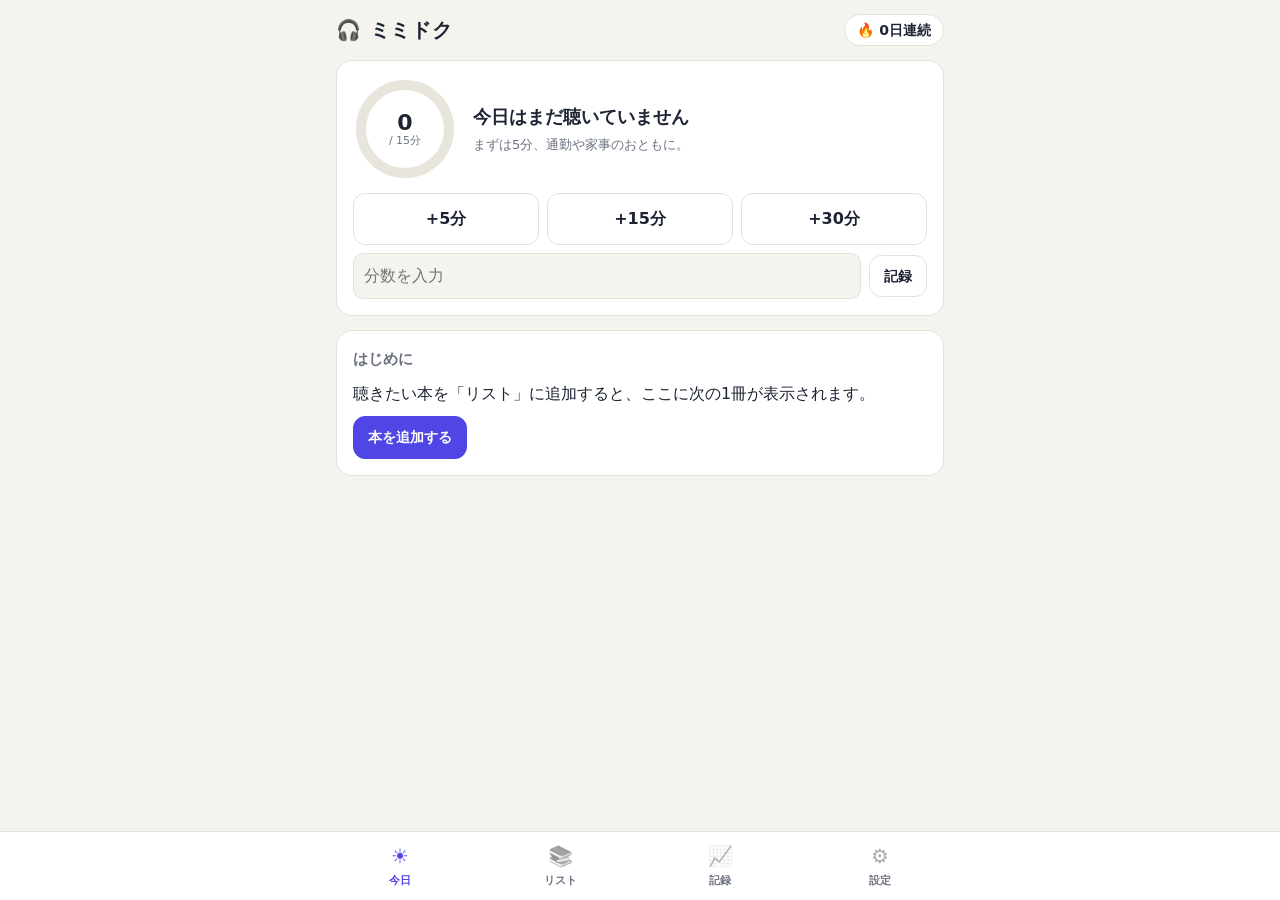
==== commit 86a52d45: "Add ミミドク: audiobook backlog list and daily listening habit tracker Static PWA that merges audiobook." ====
--- a/index.html
+++ b/index.html
@@ -3,1277 +3,30 @@
 <head>
 <meta charset="utf-8">
 <meta name="viewport" content="width=device-width, initial-scale=1, viewport-fit=cover">
-<title>ブレインロット九九バトル</title>
-<meta name="claude:viewport-fit-sides" content="cover">
-<meta name="theme-color" content="#27c0d4">
-<link rel="preconnect" href="https://fonts.googleapis.com">
-<link rel="preconnect" href="https://fonts.gstatic.com" crossorigin>
-<link rel="stylesheet" href="https://fonts.googleapis.com/css2?family=Dela+Gothic+One&family=Zen+Maru+Gothic:wght@500;700;900&display=swap">
-<style>
-/* Layout: one-screen game. Chunky "sticker" panels with espresso outlines float on a
-   turquoise Italian-beach sea; a single 560px column, battle splits in two on landscape tablets. */
-:root{
-  --sea:#27c0d4;
-  --sea-deep:#1597ab;
-  --ink:#2b1a12;
-  --paper:#ffffff;
-  --foam:#fff4dc;
-  --sun:#ffd23f;
-  --sun-pale:#fff7c2;
-  --tomato:#f2493a;
-  --coral:#ff9d8f;
-  --basil:#1e9a55;
-  --mist:#e3eff1;
-  --mute:#5d7175;
-  --it-green:#1f9d55;
-  --it-red:#e5322d;
-  --scrim:rgba(20,44,50,.55);
-  --f-display:"Dela Gothic One","Hiragino Sans","Hiragino Kaku Gothic ProN","Yu Gothic","Meiryo",sans-serif;
-  --f-body:"Zen Maru Gothic","Hiragino Maru Gothic ProN","Hiragino Sans","Yu Gothic","Meiryo",sans-serif;
-  --f-emoji:"Apple Color Emoji","Segoe UI Emoji","Noto Color Emoji",sans-serif;
-  --line:3px;
-  --lift:0 5px 0 var(--ink);
-  color-scheme:light;
-}
-*,*::before,*::after{box-sizing:border-box}
-[hidden]{display:none!important}
-html{height:100%;padding-top:env(safe-area-inset-top,0px);padding-bottom:env(safe-area-inset-bottom,0px);-webkit-text-size-adjust:100%}
-body{
-  height:100%;margin:0;overflow:hidden;
-  font-family:var(--f-body);font-weight:700;font-size:16px;line-height:1.5;color:var(--ink);
-  background-color:var(--sea);
-  background-image:url("data:image/svg+xml,%3Csvg xmlns='http://www.w3.org/2000/svg' width='96' height='28'%3E%3Cpath d='M0 14 Q24 2 48 14 T96 14' fill='none' stroke='%23ffffff' stroke-opacity='.16' stroke-width='3'/%3E%3C/svg%3E");
-  font-synthesis:none;-webkit-tap-highlight-color:transparent;
-}
-#app{height:100%}
-.screen{
-  height:100%;overflow-y:auto;overflow-x:hidden;overscroll-behavior:contain;
-  padding-block:10px 32px;
-  padding-left:max(16px,env(safe-area-inset-left,0px));
-  padding-right:max(16px,env(safe-area-inset-right,0px));
-}
-.wrap{max-width:560px;margin:0 auto;display:flex;flex-direction:column;gap:16px}
-
-/* ---------- buttons ---------- */
-button{font:inherit;color:inherit;cursor:pointer;touch-action:manipulation;-webkit-user-select:none;user-select:none}
-.btn{
-  appearance:none;border:var(--line) solid var(--ink);border-radius:16px;
-  background:var(--paper);color:var(--ink);box-shadow:var(--lift);
-  padding:12px 16px;font-weight:900;font-size:18px;line-height:1.25;
-  transition:transform .07s,box-shadow .07s;
-}
-.btn:active:not(:disabled){transform:translateY(4px);box-shadow:0 1px 0 var(--ink)}
-.btn:disabled{opacity:.55;cursor:default}
-:focus-visible{outline:4px solid var(--sun);outline-offset:3px}
-.btn.sun{background:var(--sun)}
-.btn.tomato{background:var(--tomato);color:#fff}
-.btn.wide{width:100%}
-.iconbtn{white-space:nowrap;display:inline-flex;align-items:center;gap:6px;padding:7px 13px;font-size:15px;border-radius:999px;box-shadow:0 4px 0 var(--ink)}
-.iconbtn svg{width:20px;height:20px;flex:none}
-
-.topbar{display:flex;align-items:center;justify-content:space-between;gap:10px;min-height:46px}
-.ttl{
-  margin:0;font-family:var(--f-display);font-weight:400;font-size:clamp(24px,7vw,32px);line-height:1.25;
-  color:#fff;text-align:center;text-wrap:balance;
-  text-shadow:3px 0 0 var(--ink),-3px 0 0 var(--ink),0 3px 0 var(--ink),0 -3px 0 var(--ink),
-    2px 2px 0 var(--ink),-2px 2px 0 var(--ink),2px -2px 0 var(--ink),-2px -2px 0 var(--ink),0 6px 0 var(--ink);
-}
-.panel{background:var(--paper);border:var(--line) solid var(--ink);border-radius:20px;box-shadow:0 6px 0 var(--ink);padding:16px}
-
-/* ---------- characters (layered emoji) ---------- */
-.char{position:relative;width:100%;aspect-ratio:1;container-type:inline-size;isolation:isolate}
-.cin{position:absolute;inset:0}
-.char.disc .cin{transform:scale(.78)}
-.cin>span{position:absolute;line-height:1;font-family:var(--f-emoji);font-size:calc(var(--s) * 100cqw);white-space:nowrap;pointer-events:none}
-.cin>span svg{display:block;height:1em;width:auto}
-.char.disc::after{content:"";position:absolute;inset:4%;border-radius:50%;background:var(--c);border:var(--line) solid var(--ink);z-index:-1}
-.char.locked .cin>span{filter:brightness(0);opacity:.8}
-.char.locked.disc::after{background:var(--mist)}
-.char.kira::before{content:"";position:absolute;inset:-7%;border-radius:50%;background:repeating-conic-gradient(var(--sun) 0 12deg,var(--sun-pale) 12deg 24deg);border:2px solid var(--ink);z-index:-2;animation:spin 9s linear infinite}
-@keyframes spin{to{transform:rotate(360deg)}}
-@keyframes bob{50%{transform:translateY(-5%)}}
-.stars{display:inline-flex;gap:1px;font-size:17px;line-height:1}
-.stars i{font-style:normal;color:var(--mist);-webkit-text-stroke:1.5px var(--ink)}
-.stars i.on{color:var(--sun)}
-.stars.big{font-size:44px;gap:8px}
-.stars.big i{-webkit-text-stroke:2.5px var(--ink)}
-
-/* ---------- home ---------- */
-.logo{display:flex;flex-direction:column;align-items:center;gap:12px;padding-top:4px;text-align:center}
-.tag{
-  display:inline-flex;align-items:center;gap:8px;background:var(--tomato);color:#fff;
-  border:var(--line) solid var(--ink);border-radius:999px;padding:5px 14px;font-weight:900;font-size:15px;
-  letter-spacing:.08em;transform:rotate(-3deg);box-shadow:0 4px 0 var(--ink);
-}
-.flag{display:inline-flex;height:14px;border:2px solid var(--ink);border-radius:3px;overflow:hidden}
-.flag i{display:block;width:7px}
-.flag i:nth-child(1){background:var(--it-green)}
-.flag i:nth-child(2){background:var(--paper)}
-.flag i:nth-child(3){background:var(--it-red)}
-.title{margin:4px 0 0;display:flex;align-items:flex-end;justify-content:center;gap:.06em;font-family:var(--f-display);font-weight:400;line-height:1;font-size:clamp(70px,24vw,128px)}
-.big{position:relative;z-index:0;display:inline-block}
-.big::before{content:attr(data-t);position:absolute;left:0;top:0;z-index:-1;color:var(--ink);-webkit-text-stroke:.17em var(--ink);text-shadow:0 .09em 0 var(--ink)}
-.big.k{color:var(--sun)}
-.big.b{color:#fff;font-size:.5em;transform:rotate(-4deg);margin-bottom:.16em}
-.lead{
-  position:relative;margin:6px 0 0;background:var(--paper);border:var(--line) solid var(--ink);border-radius:18px;
-  padding:10px 18px;font-weight:900;font-size:17px;line-height:1.55;box-shadow:0 5px 0 var(--ink);text-wrap:balance;
-}
-.lead::before{content:"";position:absolute;left:50%;top:-13px;width:20px;height:20px;background:var(--paper);border-left:var(--line) solid var(--ink);border-top:var(--line) solid var(--ink);transform:translateX(-50%) rotate(45deg)}
-.parade{overflow:hidden;-webkit-mask-image:linear-gradient(90deg,transparent,#000 10%,#000 90%,transparent);mask-image:linear-gradient(90deg,transparent,#000 10%,#000 90%,transparent)}
-.track{display:flex;width:max-content;animation:parade 36s linear infinite}
-.pchar{width:88px;padding:0 4px;flex:none;animation:bob 1.6s ease-in-out infinite}
-.pchar:nth-child(odd){animation-delay:-.8s}
-.pchar:nth-child(3n){animation-delay:-.4s}
-@keyframes parade{to{transform:translateX(-50%)}}
-.menu{display:grid;grid-template-columns:1fr 1fr;gap:14px}
-.mbtn{display:flex;flex-direction:column;align-items:center;gap:4px;padding:14px 8px 12px}
-.mbtn svg{width:40px;height:40px}
-.mbtn .ml{font-family:var(--f-display);font-weight:400;font-size:24px;line-height:1.2}
-.mbtn small{font-size:13px;font-weight:700}
-.mbtn.go{grid-column:1/-1;flex-direction:row;justify-content:center;gap:14px;padding:16px}
-.mbtn.go svg{width:48px;height:48px}
-.mbtn.go .ml{font-size:32px}
-.mbtn.go small{font-size:14px}
-.mbtn .mcol{display:flex;flex-direction:column;align-items:flex-start}
-
-/* ---------- select ---------- */
-.order{display:flex;align-items:center;gap:12px;padding:10px 12px;flex-wrap:wrap}
-.olabel{font-weight:900;font-size:15px}
-.seg{flex:1;display:grid;grid-template-columns:repeat(3,1fr);gap:6px;min-width:240px}
-.seg button{border:var(--line) solid var(--ink);background:var(--paper);border-radius:12px;padding:6px 4px;font-weight:900;font-size:15px;line-height:1.2;display:flex;flex-direction:column;align-items:center}
-.seg button small{font-size:12px;font-weight:700;color:var(--mute)}
-.seg button[aria-pressed="true"]{background:var(--sun);box-shadow:inset 0 -3px 0 rgba(43,26,18,.25)}
-.seg button[aria-pressed="true"] small{color:var(--ink)}
-.dangrid{display:grid;grid-template-columns:repeat(3,1fr);gap:12px}
-.danbtn{display:flex;flex-direction:column;align-items:center;gap:4px;padding:10px 6px 10px}
-.dnum{font-family:var(--f-display);font-weight:400;font-size:30px;line-height:1}
-.dnum small{font-family:var(--f-body);font-weight:900;font-size:13px;margin-left:2px}
-.danbtn .mini{width:min(66px,80%)}
-.wide-row{display:flex;align-items:center;gap:12px;text-align:left;width:100%}
-.wide-row .mini{width:64px;flex:none}
-.wtxt{flex:1;display:flex;flex-direction:column;min-width:0}
-.wtxt b{font-family:var(--f-display);font-weight:400;font-size:22px;line-height:1.25}
-.wtxt small{font-size:14px;font-weight:700}
-.wide-row.weak{background:var(--foam)}
-.rule{margin:0;text-align:center;font-size:14px;color:#fff;font-weight:900;text-shadow:0 2px 0 var(--ink),0 0 3px var(--ink)}
-
-/* ---------- learn ---------- */
-.chips{display:grid;grid-template-columns:repeat(9,1fr);gap:5px}
-.chip{border:var(--line) solid var(--ink);background:var(--paper);border-radius:12px;min-height:46px;padding:0;font-family:var(--f-display);font-weight:400;font-size:20px;box-shadow:0 3px 0 var(--ink)}
-.chip[aria-selected="true"]{background:var(--sun);transform:translateY(2px);box-shadow:0 1px 0 var(--ink)}
-.lhead{display:flex;align-items:center;gap:14px;padding:12px 16px}
-.lhead .lc{width:92px;flex:none}
-.lhead .ltx{display:flex;flex-direction:column;min-width:0}
-.ldan{font-family:var(--f-display);font-weight:400;font-size:30px;line-height:1.2}
-.lname{font-weight:900;font-size:15px;line-height:1.4;word-break:keep-all;overflow-wrap:anywhere}
-.lsub{font-size:13px;font-weight:700;color:var(--mute)}
-.lctrl{display:grid;grid-template-columns:1fr 1fr;gap:12px}
-.lctrl .btn{display:inline-flex;align-items:center;justify-content:center;gap:8px;font-size:16px;padding:10px 8px}
-.lctrl svg{width:20px;height:20px;flex:none}
-.lctrl [aria-pressed="true"]{background:var(--ink);color:#fff}
-.llist{list-style:none;margin:0;padding:0;display:flex;flex-direction:column;gap:10px}
-.lrow{
-  width:100%;display:grid;grid-template-columns:auto 1fr auto;align-items:center;gap:12px;
-  padding:9px 14px;background:var(--paper);border:var(--line) solid var(--ink);border-radius:14px;box-shadow:0 4px 0 var(--ink);text-align:left;
-}
-.lrow:active{transform:translateY(3px);box-shadow:0 1px 0 var(--ink)}
-.lrow.now{background:var(--sun)}
-.leq{font-family:var(--f-display);font-weight:400;font-size:clamp(19px,5.6vw,26px);white-space:nowrap;font-variant-numeric:tabular-nums}
-.leq b{font-weight:400;display:inline-block;min-width:1.75em}
-.lyomi{font-weight:900;font-size:17px;min-width:0;line-height:1.35;word-break:keep-all;overflow-wrap:anywhere}
-.lrow svg{width:22px;height:22px}
-.part{display:none}
-.llist.hide .lrow:not(.rev):not(.now) .full{display:none}
-.llist.hide .lrow:not(.rev):not(.now) .part{display:inline}
-.lvis{margin:8px 4px 2px;padding:12px;background:var(--foam);border:var(--line) solid var(--ink);border-radius:14px}
-
-/* plates (1さらに ○こずつ) */
-.groups{display:flex;flex-wrap:wrap;gap:6px;justify-content:center}
-.plate{display:grid;gap:0 1px;padding:6px 7px;background:var(--paper);border:2px solid var(--ink);border-radius:999px;box-shadow:0 3px 0 var(--sea-deep)}
-.plate i{font-style:normal;font-family:var(--f-emoji);font-size:var(--isz);line-height:1.15;text-align:center}
-.gcap{margin:8px 0 0;font-weight:900;font-size:15px;text-align:center;word-break:keep-all;overflow-wrap:anywhere}
-.gcap b{font-family:var(--f-display);font-weight:400;font-size:19px}
-
-/* ---------- battle ---------- */
-#scr-battle{padding-block:8px 14px}
-.bwrap{max-width:560px;min-height:100%;margin:0 auto;display:flex;flex-direction:column;gap:10px}
-.pill{background:var(--paper);border:var(--line) solid var(--ink);border-radius:999px;padding:3px 12px;font-weight:900;font-size:14px;white-space:nowrap;overflow:hidden;text-overflow:ellipsis;min-width:0}
-.arena{position:relative;flex:1;display:flex;flex-direction:column;align-items:center;justify-content:center;gap:6px;min-height:0;padding-block:6px 10px}
-.bossbox{position:relative;width:min(46vw,25vh,230px);width:min(46vw,25dvh,230px);isolation:isolate}
-.bshadow{position:absolute;left:18%;right:18%;bottom:-3%;height:9%;border-radius:50%;background:rgba(20,44,50,.28);z-index:-1}
-.bob{animation:bob 1.8s ease-in-out infinite}
-.bname{max-width:100%;background:var(--ink);color:#fff;border-radius:999px;padding:3px 14px;font-weight:900;font-size:14px;text-align:center;line-height:1.4}
-.hprow{display:flex;align-items:center;gap:8px;width:min(300px,86%)}
-.hp{flex:1;height:18px;border:var(--line) solid var(--ink);border-radius:999px;background:var(--paper);overflow:hidden}
-.hp>div{height:100%;background:var(--tomato);border-right:var(--line) solid var(--ink);transition:width .35s ease-out}
-.hprow span{font-family:var(--f-display);font-weight:400;font-size:15px;color:#fff;text-shadow:0 2px 0 var(--ink),0 0 3px var(--ink);white-space:nowrap}
-.bubble{
-  position:absolute;left:70%;top:-8%;width:max-content;max-width:min(150px,36vw);z-index:2;word-break:keep-all;overflow-wrap:anywhere;background:var(--paper);border:var(--line) solid var(--ink);
-  border-radius:16px;padding:6px 12px;font-weight:900;font-size:15px;line-height:1.35;box-shadow:0 4px 0 var(--ink);
-  animation:rise .25s cubic-bezier(.3,1.5,.5,1);
-}
-.combo{position:absolute;left:-36%;top:14%;transform:rotate(-10deg);font-family:var(--f-display);font-weight:400;font-size:30px;line-height:1;color:var(--sun);
-  text-shadow:2px 0 0 var(--ink),-2px 0 0 var(--ink),0 2px 0 var(--ink),0 -2px 0 var(--ink),0 4px 0 var(--ink)}
-.combo small{display:block;font-size:15px;color:#fff}
-.console{display:flex;flex-direction:column;gap:12px}
-.qcard{position:relative;display:flex;flex-direction:column;align-items:center;gap:4px;padding:16px 12px 8px}
-.qrow{display:flex;align-items:center;justify-content:center;gap:.22em;font-family:var(--f-display);font-weight:400;font-size:clamp(40px,11.5vw,64px);line-height:1;font-variant-numeric:tabular-nums}
-.qrow .op{color:var(--mute);font-size:.8em}
-.ans{min-width:1.9em;height:1.3em;display:grid;place-items:center;padding:0 .12em;border:var(--line) dashed var(--ink);border-radius:14px;background:var(--foam);color:var(--mute)}
-.ans.filled{border-style:solid;background:var(--sun);color:var(--ink)}
-.msg{min-height:1.6em;font-weight:900;font-size:16px;text-align:center;line-height:1.5;word-break:keep-all;overflow-wrap:anywhere}
-.msg .good{color:var(--basil)}
-.hintbtn{position:absolute;top:-16px;right:12px;border:var(--line) solid var(--ink);border-radius:999px;background:var(--sun);box-shadow:0 3px 0 var(--ink);padding:3px 14px;font-weight:900;font-size:14px}
-.hintbtn:active{transform:translateY(2px);box-shadow:0 1px 0 var(--ink)}
-.pad{display:grid;grid-template-columns:repeat(3,1fr);gap:9px}
-.key{height:52px;height:clamp(46px,7.4dvh,74px);padding:0;font-family:var(--f-display);font-weight:400;font-size:28px;border-radius:14px}
-.key.del{font-family:var(--f-body);font-weight:900;font-size:17px}
-.key.ok{background:var(--tomato);color:#fff;font-family:var(--f-body);font-weight:900;font-size:18px}
-@media (max-width:420px){
-  #scr-battle .snd span{display:none}
-}
-@media (max-height:720px){
-  .bossbox{width:min(44vw,20vh,230px);width:min(44vw,20dvh,230px)}
-  .qcard{padding:13px 12px 6px}
-  .qrow{font-size:clamp(36px,10vw,52px)}
-  .pad{gap:8px}
-  .key{height:46px}
-}
-@media (max-height:600px){
-  .topbar{min-height:40px}
-  .iconbtn{padding:5px 11px}
-  .bossbox{width:min(40vw,16vh,200px);width:min(40vw,16dvh,200px)}
-  .arena{gap:4px;padding-block:0 8px}
-  .key{height:40px}
-}
-@media (orientation:landscape) and (min-width:720px){
-  .bwrap{max-width:1000px;display:grid;grid-template-columns:1fr 1fr;grid-template-rows:auto 1fr;column-gap:28px;align-items:center}
-  .bwrap>.topbar{grid-column:1/-1}
-  .arena{height:100%}
-  .bossbox{width:min(34vw,44vh,280px);width:min(34vw,44dvh,280px)}
-  .key{height:clamp(46px,10dvh,74px)}
-}
-
-/* ---------- sheet ---------- */
-.sheet{
-  position:fixed;inset:0;z-index:30;display:flex;align-items:flex-end;justify-content:center;background:var(--scrim);
-  padding:calc(16px + env(safe-area-inset-top,0px)) max(16px,env(safe-area-inset-right,0px)) calc(16px + env(safe-area-inset-bottom,0px)) max(16px,env(safe-area-inset-left,0px));
-  animation:fade .18s ease-out;
-}
-.sheet-panel{position:relative;width:min(520px,100%);max-height:100%;overflow-y:auto;display:flex;flex-direction:column;align-items:center;gap:12px;text-align:center;animation:rise .3s cubic-bezier(.3,1.4,.5,1)}
-@keyframes rise{from{transform:translateY(36px);opacity:0}}
-@keyframes fade{from{opacity:0}}
-.sh-h{margin:0;font-family:var(--f-display);font-weight:400;font-size:28px;line-height:1.2}
-.sh-h.bad{color:var(--tomato)}
-.eq{font-family:var(--f-display);font-weight:400;font-size:44px;line-height:1.1;font-variant-numeric:tabular-nums}
-.eq b{font-weight:400;color:var(--basil)}
-.chant{word-break:keep-all;display:inline-flex;align-items:center;gap:10px;background:var(--sun-pale);border:var(--line) solid var(--ink);border-radius:999px;padding:6px 8px 6px 18px;font-weight:900;font-size:21px}
-.chant button{display:grid;place-items:center;width:38px;height:38px;border-radius:50%;border:var(--line) solid var(--ink);background:var(--paper);padding:0}
-.chant button svg{width:20px;height:20px}
-.sh-btns{display:flex;gap:12px;width:100%}
-.sh-btns .btn{flex:1}
-.xbtn{position:absolute;top:10px;right:10px;width:42px;height:42px;border-radius:50%;border:var(--line) solid var(--ink);background:var(--paper);padding:0;display:grid;place-items:center}
-.xbtn svg{width:20px;height:20px}
-
-/* ---------- result ---------- */
-.rhead{font-size:clamp(30px,9vw,42px)}
-.rcard{display:flex;flex-direction:column;align-items:center;gap:10px;text-align:center}
-.rchar{width:min(200px,56vw);margin-top:6px}
-.rname{font-weight:900;font-size:18px;line-height:1.4;word-break:keep-all;overflow-wrap:anywhere}
-.stats{margin:0;display:grid;grid-template-columns:repeat(3,1fr);gap:8px;width:100%}
-.stats div{background:var(--mist);border-radius:12px;padding:8px 4px}
-.stats dt{font-size:12px;font-weight:900;color:var(--mute)}
-.stats dd{margin:0;font-family:var(--f-display);font-weight:400;font-size:22px;line-height:1.3;white-space:nowrap}
-.stats dd small{font-family:var(--f-body);font-weight:900;font-size:11px;margin-left:1px}
-.rnote{margin:0;font-weight:900;font-size:15px}
-.rnote.hot{color:var(--tomato)}
-.rbtns{display:grid;grid-template-columns:1fr 1fr;gap:12px}
-.rbtns .first{grid-column:1/-1}
-
-/* ---------- zukan ---------- */
-.zgrid{display:grid;grid-template-columns:1fr 1fr;gap:14px}
-.zcard{display:flex;flex-direction:column;align-items:center;gap:4px;padding:12px 10px}
-.zc{width:min(118px,80%)}
-.zdan{font-family:var(--f-display);font-weight:400;font-size:15px;color:var(--mute)}
-.zname{font-size:14px;font-weight:900;line-height:1.35;min-height:2.7em;text-wrap:balance;text-align:center;word-break:keep-all;overflow-wrap:anywhere}
-.zbig{width:min(190px,54vw);margin-top:10px}
-.zh{margin:0;font-size:21px;font-weight:900;line-height:1.35;text-wrap:balance;word-break:keep-all;overflow-wrap:anywhere}
-.zdesc{margin:0;font-weight:700;font-size:16px;max-width:30em;text-wrap:pretty;word-break:keep-all;overflow-wrap:anywhere}
-
-/* ---------- record ---------- */
-.sum{display:grid;grid-template-columns:1fr 1fr;gap:10px;margin-bottom:12px}
-.sum div{background:var(--mist);border-radius:14px;padding:8px 10px;text-align:center}
-.sum b{font-family:var(--f-display);font-weight:400;font-size:28px}
-.sum span{display:block;font-size:13px;font-weight:900;color:var(--mute)}
-.tbl{overflow-x:auto}
-.kt{width:100%;max-width:440px;margin:0 auto;border-collapse:separate;border-spacing:3px;table-layout:fixed;font-variant-numeric:tabular-nums}
-.kt th,.kt td{height:30px;padding:0;text-align:center;font-size:12px;border-radius:7px}
-.kt th{font-family:var(--f-display);font-weight:400;font-size:14px}
-.kt tbody th{background:var(--ink);color:#fff}
-.st-none{background:var(--mist);color:var(--mute)}
-.st-mid{background:var(--sun)}
-.st-weak{background:var(--coral)}
-.st-good{background:var(--basil);color:#fff}
-.legend{list-style:none;margin:12px 0 0;padding:0;display:grid;grid-template-columns:1fr 1fr;gap:6px 12px;font-size:13px;font-weight:700}
-.legend li{display:flex;align-items:center;gap:6px}
-.legend i{width:16px;height:16px;border-radius:5px;flex:none}
-.parent{font-weight:500;font-size:14px;line-height:1.7}
-.parent h3{margin:0 0 6px;font-size:16px;font-weight:900}
-.parent ul{margin:0;padding-left:1.2em}
-.parent .rs{margin-top:12px;display:flex;flex-wrap:wrap;align-items:center;gap:10px}
-.parent .rs .btn{font-size:14px;padding:7px 14px;box-shadow:0 3px 0 var(--ink)}
-
-/* ---------- effects ---------- */
-.shot{position:fixed;z-index:40;pointer-events:none;font-family:var(--f-display);font-weight:400;font-size:46px;line-height:1;color:var(--sun);
-  text-shadow:3px 0 0 var(--ink),-3px 0 0 var(--ink),0 3px 0 var(--ink),0 -3px 0 var(--ink),0 6px 0 var(--ink)}
-.fx{position:fixed;z-index:41;pointer-events:none;white-space:nowrap;line-height:1}
-.fx.boom{font-family:var(--f-emoji);font-size:92px}
-.fx.ftxt{font-family:var(--f-display);font-weight:400;font-size:30px;color:#fff;
-  text-shadow:3px 0 0 var(--ink),-3px 0 0 var(--ink),0 3px 0 var(--ink),0 -3px 0 var(--ink),0 5px 0 var(--ink)}
-.fx.combo{color:var(--sun);font-size:38px}
-.flash{position:fixed;inset:0;z-index:39;background:var(--tomato);pointer-events:none}
-.conf{position:fixed;top:0;z-index:50;pointer-events:none;border:2px solid var(--ink);border-radius:3px}
-
-@media (prefers-reduced-motion:reduce){
-  .track,.pchar,.bob,.char.kira::before{animation:none}
-  .sheet,.sheet-panel,.bubble{animation:none}
-}
-</style>
+<title>ミミドク — 耳読書の積読リスト＆習慣トラッカー</title>
+<meta name="description" content="audiobook.jp と Audible の「次に聴く」リストを見える化し、1日1回の耳読書を習慣にするアプリ">
+<meta name="theme-color" content="#1d2433">
+<link rel="manifest" href="manifest.webmanifest">
+<link rel="icon" href="icon.svg" type="image/svg+xml">
+<link rel="apple-touch-icon" href="icon.svg">
+<link rel="stylesheet" href="style.css">
 </head>
 <body>
-<div id="app" lang="ja">
+<header class="top">
+  <h1><span class="logo" aria-hidden="true">🎧</span> ミミドク</h1>
+  <div id="streakChip" class="chip"></div>
+</header>
 
-  <!-- ===== ホーム ===== -->
-  <section class="screen" id="scr-home">
-    <div class="wrap">
-      <div class="topbar"><span></span><button class="btn iconbtn snd" type="button" data-act="sound"></button></div>
-      <header class="logo">
-        <div class="tag"><span class="flag" aria-hidden="true"><i></i><i></i><i></i></span>イタリアン ブレインロット</div>
-        <h1 class="title" aria-label="九九バトル"><span class="big k" data-t="九九">九九</span><span class="big b" data-t="バトル">バトル</span></h1>
-        <p class="lead">九九の じゅもんで ブレインロットを<br>たおして なかまに しよう！</p>
-      </header>
-      <div class="parade" aria-hidden="true"><div class="track" id="parade"></div></div>
-      <nav class="menu" aria-label="メニュー">
-        <button class="btn tomato mbtn go" type="button" data-go="select">
-          <svg viewBox="0 0 32 32" aria-hidden="true"><g fill="none" stroke="currentColor" stroke-width="3" stroke-linecap="round"><path d="M7 5l15 15M25 5L10 20"/><path d="M17 24l7-7M8 17l7 7"/><path d="M22 22l4 4M10 22l-4 4"/></g></svg>
-          <span class="mcol"><span class="ml">バトル</span><small>九九で たたかう</small></span>
-        </button>
-        <button class="btn sun mbtn go" type="button" data-go="learn">
-          <svg viewBox="0 0 32 32" aria-hidden="true"><g fill="none" stroke="currentColor" stroke-width="2.6" stroke-linejoin="round"><path d="M4 7c4-2 8-2 12 1v18c-4-3-8-3-12-1z"/><path d="M28 7c-4-2-8-2-12 1v18c4-3 8-3 12-1z"/></g></svg>
-          <span class="mcol"><span class="ml">おぼえる</span><small>九九の となえかたを きく</small></span>
-        </button>
-        <button class="btn mbtn" type="button" data-go="zukan">
-          <svg viewBox="0 0 32 32" aria-hidden="true"><g fill="none" stroke="currentColor" stroke-width="2.6" stroke-linejoin="round"><rect x="9" y="5" width="17" height="22" rx="3"/><path d="M6 9v16a3 3 0 0 0 3 3h12"/><circle cx="17.5" cy="13" r="3.5"/><path d="M12.5 22c1.5-3 8.5-3 10 0"/></g></svg>
-          <span class="ml">ずかん</span><small id="home-zukan">0/10 あつめた</small>
-        </button>
-        <button class="btn mbtn" type="button" data-go="record">
-          <svg viewBox="0 0 32 32" aria-hidden="true"><g fill="currentColor"><rect x="5" y="5" width="6" height="6" rx="1.5"/><rect x="13" y="5" width="6" height="6" rx="1.5" opacity=".45"/><rect x="21" y="5" width="6" height="6" rx="1.5"/><rect x="5" y="13" width="6" height="6" rx="1.5" opacity=".45"/><rect x="13" y="13" width="6" height="6" rx="1.5"/><rect x="21" y="13" width="6" height="6" rx="1.5" opacity=".45"/><rect x="5" y="21" width="6" height="6" rx="1.5"/><rect x="13" y="21" width="6" height="6" rx="1.5" opacity=".45"/><rect x="21" y="21" width="6" height="6" rx="1.5"/></g></svg>
-          <span class="ml">きろく</span><small>おぼえた 九九</small>
-        </button>
-      </nav>
-    </div>
-  </section>
+<main id="view"></main>
 
-  <!-- ===== だんを えらぶ ===== -->
-  <section class="screen" id="scr-select" hidden>
-    <div class="wrap">
-      <div class="topbar">
-        <button class="btn iconbtn" type="button" data-go="home"><svg viewBox="0 0 24 24" aria-hidden="true"><path d="M15 5l-7 7 7 7" fill="none" stroke="currentColor" stroke-width="3" stroke-linecap="round" stroke-linejoin="round"/></svg>もどる</button>
-        <button class="btn iconbtn snd" type="button" data-act="sound"></button>
-      </div>
-      <h2 class="ttl">どの だんと たたかう？</h2>
-      <div class="panel order">
-        <span class="olabel" id="order-label">じゅんばん</span>
-        <div class="seg" role="group" aria-labelledby="order-label">
-          <button type="button" data-order="up">のぼり<small>1→9</small></button>
-          <button type="button" data-order="down">くだり<small>9→1</small></button>
-          <button type="button" data-order="rand">バラバラ<small>どれかな？</small></button>
-        </div>
-      </div>
-      <div class="dangrid" id="dan-grid"></div>
-      <button class="btn wide-row" type="button" id="mix-btn" data-battle="mix"></button>
-      <button class="btn wide-row weak" type="button" id="weak-btn" data-battle="weak"></button>
-      <p class="rule">★ クリア　★★ まちがい 2こ まで　★★★ まちがい 0 で キラキラ！</p>
-    </div>
-  </section>
+<nav class="tabs" aria-label="メニュー">
+  <button data-tab="today"><span>☀️</span>今日</button>
+  <button data-tab="list"><span>📚</span>リスト</button>
+  <button data-tab="stats"><span>📈</span>記録</button>
+  <button data-tab="settings"><span>⚙️</span>設定</button>
+</nav>
 
-  <!-- ===== おぼえる ===== -->
-  <section class="screen" id="scr-learn" hidden>
-    <div class="wrap">
-      <div class="topbar">
-        <button class="btn iconbtn" type="button" data-go="home"><svg viewBox="0 0 24 24" aria-hidden="true"><path d="M15 5l-7 7 7 7" fill="none" stroke="currentColor" stroke-width="3" stroke-linecap="round" stroke-linejoin="round"/></svg>もどる</button>
-        <button class="btn iconbtn snd" type="button" data-act="sound"></button>
-      </div>
-      <h2 class="ttl">九九を おぼえよう</h2>
-      <div class="chips" id="l-chips" role="tablist" aria-label="だん"></div>
-      <div class="panel lhead">
-        <div class="lc" id="l-char"></div>
-        <div class="ltx"><span class="ldan" id="l-dan"></span><span class="lname" id="l-name"></span><span class="lsub" id="l-sub"></span></div>
-      </div>
-      <div class="lctrl">
-        <button class="btn sun" type="button" id="l-play" data-act="playall"></button>
-        <button class="btn" type="button" id="l-hide" data-act="hide" aria-pressed="false">こたえを かくす</button>
-      </div>
-      <ol class="llist" id="l-list"></ol>
-      <button class="btn tomato wide" type="button" id="l-battle" data-act="learn-battle"></button>
-    </div>
-  </section>
-
-  <!-- ===== バトル ===== -->
-  <section class="screen" id="scr-battle" hidden>
-    <div class="bwrap">
-      <div class="topbar">
-        <button class="btn iconbtn" type="button" data-act="quit">やめる</button>
-        <span class="pill" id="b-mode"></span>
-        <button class="btn iconbtn snd" type="button" data-act="sound"></button>
-      </div>
-      <div class="arena">
-        <div class="bossbox" id="b-boss"></div>
-        <div class="bname" id="b-name"></div>
-        <div class="hprow"><div class="hp" role="progressbar" aria-label="のこり" id="b-hpbar"><div id="b-hp"></div></div><span id="b-left"></span></div>
-      </div>
-      <div class="console">
-        <div class="panel qcard">
-          <button class="hintbtn" type="button" data-act="hint">ヒント</button>
-          <div class="qrow" id="b-qrow"><span id="b-a">?</span><span class="op">×</span><span id="b-b">?</span><span class="op">=</span><span class="ans" id="b-ans">?</span></div>
-          <div class="msg" id="b-msg" aria-live="polite"></div>
-        </div>
-        <div class="pad" id="b-pad"></div>
-      </div>
-    </div>
-  </section>
-
-  <!-- ===== けっか ===== -->
-  <section class="screen" id="scr-result" hidden>
-    <div class="wrap">
-      <div class="topbar"><span></span><button class="btn iconbtn snd" type="button" data-act="sound"></button></div>
-      <h2 class="ttl rhead" id="r-head"></h2>
-      <div class="panel rcard">
-        <div class="rchar" id="r-char"></div>
-        <div class="rname" id="r-name"></div>
-        <div id="r-stars"></div>
-        <dl class="stats">
-          <div><dt>まちがい</dt><dd id="r-miss"></dd></div>
-          <div><dt>さいこうコンボ</dt><dd id="r-combo"></dd></div>
-          <div><dt>タイム</dt><dd id="r-time"></dd></div>
-        </dl>
-        <p class="rnote" id="r-note"></p>
-      </div>
-      <div class="rbtns">
-        <button class="btn tomato first" type="button" id="r-next" data-act="nextdan"></button>
-        <button class="btn sun" type="button" data-act="again">もういちど</button>
-        <button class="btn" type="button" data-go="select">ほかの だん</button>
-      </div>
-      <button class="btn wide" type="button" data-go="home">メニューへ</button>
-    </div>
-  </section>
-
-  <!-- ===== ずかん ===== -->
-  <section class="screen" id="scr-zukan" hidden>
-    <div class="wrap">
-      <div class="topbar">
-        <button class="btn iconbtn" type="button" data-go="home"><svg viewBox="0 0 24 24" aria-hidden="true"><path d="M15 5l-7 7 7 7" fill="none" stroke="currentColor" stroke-width="3" stroke-linecap="round" stroke-linejoin="round"/></svg>もどる</button>
-        <button class="btn iconbtn snd" type="button" data-act="sound"></button>
-      </div>
-      <h2 class="ttl">ずかん <span id="z-count"></span></h2>
-      <div class="zgrid" id="z-grid"></div>
-    </div>
-  </section>
-
-  <!-- ===== きろく ===== -->
-  <section class="screen" id="scr-record" hidden>
-    <div class="wrap">
-      <div class="topbar">
-        <button class="btn iconbtn" type="button" data-go="home"><svg viewBox="0 0 24 24" aria-hidden="true"><path d="M15 5l-7 7 7 7" fill="none" stroke="currentColor" stroke-width="3" stroke-linecap="round" stroke-linejoin="round"/></svg>もどる</button>
-        <button class="btn iconbtn snd" type="button" data-act="sound"></button>
-      </div>
-      <h2 class="ttl">きろく</h2>
-      <div class="panel">
-        <div class="sum">
-          <div><b id="rec-good">0</b><span>/81 おぼえた 九九</span></div>
-          <div><b id="rec-dan">0</b><span>/9 クリアした だん</span></div>
-        </div>
-        <div class="tbl"><table class="kt" id="rec-table" aria-label="九九の きろく"></table></div>
-        <ul class="legend">
-          <li><i class="st-good"></i>おぼえた（3かい つづけて せいかい）</li>
-          <li><i class="st-mid"></i>れんしゅう ちゅう</li>
-          <li><i class="st-weak"></i>にがて</li>
-          <li><i class="st-none"></i>まだ やってない</li>
-        </ul>
-      </div>
-      <div class="panel parent">
-        <h3>おうちの方へ</h3>
-        <ul>
-          <li>「おぼえる」で唱え方を聞き、「バトル」で答えを入力して練習します。</li>
-          <li>バトルの順番は「のぼり（上がり九九）」「くだり（下がり九九）」「バラバラ」から選べます。学校の音読カードと同じ順で練習できます。</li>
-          <li>まちがえた問題はそのバトルの中でもう一度出ます。3回続けて正解すると「おぼえた」になり、まだの問題は「にがて とっくん」で集中練習できます。</li>
-          <li>記録はこの端末のブラウザにだけ保存されます。音が出ないときは、端末の消音スイッチと音量を確認してください。</li>
-        </ul>
-        <div class="rs">
-          <button class="btn" type="button" data-act="reset">きろくを ぜんぶ けす</button>
-          <span id="reset-confirm" hidden>ほんとうに けしますか？
-            <button class="btn tomato" type="button" data-act="reset-yes">けす</button>
-            <button class="btn" type="button" data-act="reset-no">やめる</button>
-          </span>
-        </div>
-      </div>
-    </div>
-  </section>
-
-  <div class="sheet" id="sheet" hidden><div class="panel sheet-panel" id="sheet-body" role="dialog" aria-modal="true"></div></div>
-</div>
-
-<script>
-(() => {
-'use strict';
-document.documentElement.lang = 'ja';
-
-/* ================= 保存 ================= */
-const KEY = 'brainrot-kuku-v1';
-let saved = {};
-try { saved = JSON.parse(localStorage.getItem(KEY)) || {}; } catch (e) {}
-const S = Object.assign({ stars: {}, best: {}, facts: {}, order: 'up', sound: true, ldan: 1 }, saved);
-function save() { try { localStorage.setItem(KEY, JSON.stringify(S)); } catch (e) {} }
-
-/* ================= データ ================= */
-const DANS = [1, 2, 3, 4, 5, 6, 7, 8, 9];
-const BOSS = 10;
-
-// トゥントゥントゥン・サフールの まるた（🪵は きしゅで むきが ちがうので じぶんで かく）
-const LOG_SVG = '<svg viewBox="0 0 60 100"><rect x="5" y="11" width="50" height="84" rx="12" fill="#b8733e"/><rect x="5" y="11" width="12" height="84" rx="6" fill="#9a5a2c"/><path d="M27 34v46M41 26v34M34 70v18" stroke="#8a4c22" stroke-width="3.5" stroke-linecap="round" fill="none"/><path d="M22 62q8 7 16 0" stroke="#4a2410" stroke-width="3.5" stroke-linecap="round" fill="none"/><ellipse cx="30" cy="12" rx="25" ry="9" fill="#f2c47e"/><ellipse cx="30" cy="12" rx="15" ry="5" fill="none" stroke="#c88a45" stroke-width="2.5"/><ellipse cx="30" cy="12" rx="5" ry="2" fill="#c88a45"/></svg>';
-
-// layers: [emoji か svg, size(箱に対する割合), x, y (中心からのずれ), 回転deg, 左右反転]
-const CHARS = {
-  1: { name: 'チンパンジーニ・バナニーニ', color: '#ffe45c', icon: '🍌', line: 'ウッキー！バナナ たべる？',
-       desc: 'バナナの なかに かくれている おさる。かわを むくと とびだして くるよ。',
-       layers: [['🍌', .95, 0, .03, -18], ['🐵', .42, .02, -.02]] },
-  2: { name: 'ブルブル・パタピム', color: '#a6e88f', icon: '🌳', line: 'ブルブル… パタピム！',
-       desc: 'もりの 木と おさるが まざった ふしぎな やつ。あしが とっても おおきい。',
-       layers: [['🌳', .86, 0, -.1], ['🐵', .32, 0, .06], ['🦶', .26, -.2, .37], ['🦶', .26, .2, .37, 0, 1]] },
-  3: { name: 'トゥントゥントゥン・サフール', color: '#f0c38e', icon: '🪵', line: 'トゥン トゥン トゥン…',
-       desc: 'バットを もった まるたの せんし。「トゥン トゥン トゥン」と よびに くる。',
-       layers: [[LOG_SVG, .8, -.08, .04], ['👀', .24, -.08, -.14], ['🏏', .48, .26, .1, 15]] },
-  4: { name: 'リリリ・ラリラ', color: '#f7a8c8', icon: '🌵', line: 'リリリ ラリラ〜♪',
-       desc: 'サボテンの からだを した ぞう。サンダルを はいて、とけいを もちあるく。',
-       layers: [['🌵', .64, 0, .12], ['🐘', .48, 0, -.24], ['🩴', .22, -.15, .42], ['🩴', .22, .15, .42, 0, 1], ['⏰', .2, .34, .04]] },
-  5: { name: 'バレリーナ・カプチーナ', color: '#ffd6b0', icon: '🩰', line: 'くるっと ひとまわり！',
-       desc: 'あたまが カプチーノの バレリーナ。くるくる おどるのが だいすき。',
-       layers: [['👗', .54, 0, .14], ['☕', .44, 0, -.24], ['🩰', .28, 0, .41], ['✨', .18, .32, -.32]] },
-  6: { name: 'カプチーノ・アサシーノ', color: '#c9b2ff', icon: '☕', line: 'シュバッ！ みきれるかな？',
-       desc: 'すばやい コーヒーの にんじゃ。バレリーナ・カプチーナの なかま。',
-       layers: [['☕', .68, 0, .02], ['👀', .22, -.05, .03], ['🗡️', .34, -.36, .12, -25], ['🗡️', .34, .36, .12, 25, 1]] },
-  7: { name: 'トリッピ・トロッピ', color: '#9fe3ff', icon: '🦐', line: 'トリッピ トロッピ！',
-       desc: 'エビの からだに ねこの かお。うみの なかを すいすい およぐ。',
-       layers: [['🦐', .76, .06, .1], ['🐱', .42, -.22, -.16]] },
-  8: { name: 'ボンバルディーロ・クロコディーロ', color: '#b8c7d9', icon: '🐊', line: 'ブーーーン！ そらから くるぞ！',
-       desc: 'ワニと ひこうきが がったい！ そらを ビューンと とんでいる。',
-       layers: [['✈️', .88, .04, .02], ['🐊', .5, -.12, -.08]] },
-  9: { name: 'トラララレロ・トラララ', color: '#7fd0ff', icon: '🦈', line: 'トラララレロ トラララ！',
-       desc: 'スニーカーを はいた 3本あしの サメ。ブレインロットの スーパースター！',
-       layers: [['🦈', .82, 0, -.1], ['👟', .25, -.26, .32], ['👟', .25, 0, .37], ['👟', .25, .26, .32]] },
-  10: { name: 'ラ・ヴァカ・サトゥルノ・サトゥルニータ', color: '#cdbdff', icon: '🪐', line: 'モォ〜。うちゅうから きたよ。',
-       desc: 'どせいの からだを した うちゅうの うし。ぜんぶの だんを つかう ラスボス！',
-       layers: [['🪐', .95, 0, -.04], ['🐮', .4, 0, -.06], ['🦵', .24, -.12, .4], ['🦵', .24, .12, .4, 0, 1], ['✨', .16, .38, -.36]] }
-};
-
-// 九九の となえかた（まえ/うしろ）。うしろが「が」で はじまる ものは こたえが 1けた。
-const YOMI_SRC = {
-  1: 'いんいち/がいち いんに/がに いんさん/がさん いんし/がし いんご/がご いんろく/がろく いんしち/がしち いんはち/がはち いんく/がく',
-  2: 'にいち/がに ににん/がし にさん/がろく にし/がはち にご/じゅう にろく/じゅうに にしち/じゅうし にはち/じゅうろく にく/じゅうはち',
-  3: 'さんいち/がさん さんに/がろく さざん/がく さんし/じゅうに さんご/じゅうご さぶろく/じゅうはち さんしち/にじゅういち さんぱ/にじゅうし さんく/にじゅうしち',
-  4: 'しいち/がし しに/がはち しさん/じゅうに しし/じゅうろく しご/にじゅう しろく/にじゅうし ししち/にじゅうはち しは/さんじゅうに しく/さんじゅうろく',
-  5: 'ごいち/がご ごに/じゅう ごさん/じゅうご ごし/にじゅう ごご/にじゅうご ごろく/さんじゅう ごしち/さんじゅうご ごは/しじゅう ごっく/しじゅうご',
-  6: 'ろくいち/がろく ろくに/じゅうに ろくさん/じゅうはち ろくし/にじゅうし ろくご/さんじゅう ろくろく/さんじゅうろく ろくしち/しじゅうに ろくは/しじゅうはち ろっく/ごじゅうし',
-  7: 'しちいち/がしち しちに/じゅうし しちさん/にじゅういち しちし/にじゅうはち しちご/さんじゅうご しちろく/しじゅうに しちしち/しじゅうく しちは/ごじゅうろく しちく/ろくじゅうさん',
-  8: 'はちいち/がはち はちに/じゅうろく はちさん/にじゅうし はちし/さんじゅうに はちご/しじゅう はちろく/しじゅうはち はちしち/ごじゅうろく はっぱ/ろくじゅうし はっく/しちじゅうに',
-  9: 'くいち/がく くに/じゅうはち くさん/にじゅうしち くし/さんじゅうろく くご/しじゅうご くろく/ごじゅうし くしち/ろくじゅうさん くは/しちじゅうに くく/はちじゅういち'
-};
-const YOMI = {};
-Object.keys(YOMI_SRC).forEach(a => { YOMI[a] = YOMI_SRC[a].split(' ').map(p => p.split('/')); });
-function chant(a, b) { const [l, r] = YOMI[a][b - 1]; return r[0] === 'が' ? `${l}が ${r.slice(1)}` : `${l} ${r}`; }
-function chantHead(a, b) { const [l, r] = YOMI[a][b - 1]; return r[0] === 'が' ? `${l}が` : l; }
-
-const ICON = {
-  on: '<svg viewBox="0 0 24 24" aria-hidden="true"><path d="M4 9h4l5-4v14l-5-4H4z" fill="currentColor"/><path d="M16 8.5a5 5 0 0 1 0 7M18.5 6a8.5 8.5 0 0 1 0 12" fill="none" stroke="currentColor" stroke-width="2.2" stroke-linecap="round"/></svg>',
-  off: '<svg viewBox="0 0 24 24" aria-hidden="true"><path d="M4 9h4l5-4v14l-5-4H4z" fill="currentColor"/><path d="M16 9.5l5 5M21 9.5l-5 5" stroke="currentColor" stroke-width="2.2" stroke-linecap="round"/></svg>',
-  play: '<svg viewBox="0 0 24 24" aria-hidden="true"><path d="M7 4.5v15l12-7.5z" fill="currentColor"/></svg>',
-  stop: '<svg viewBox="0 0 24 24" aria-hidden="true"><rect x="6" y="6" width="12" height="12" rx="2" fill="currentColor"/></svg>',
-  x: '<svg viewBox="0 0 24 24" aria-hidden="true"><path d="M6 6l12 12M18 6L6 18" stroke="currentColor" stroke-width="3" stroke-linecap="round"/></svg>'
-};
-
-/* ================= べんり ================= */
-const $ = (s, el = document) => el.querySelector(s);
-const $$ = (s, el = document) => [...el.querySelectorAll(s)];
-const sleep = ms => new Promise(r => setTimeout(r, ms));
-const reduceMotion = window.matchMedia && matchMedia('(prefers-reduced-motion: reduce)').matches;
-const shuffle = arr => { for (let i = arr.length - 1; i > 0; i--) { const j = Math.floor(Math.random() * (i + 1)); [arr[i], arr[j]] = [arr[j], arr[i]]; } return arr; };
-const pick = arr => arr[Math.floor(Math.random() * arr.length)];
-const nameHTML = id => CHARS[id].name.replace(/・/g, '・<wbr>');
-const danLabel = id => id === BOSS ? 'ミックス' : `${id}のだん`;
-const starKey = id => id === BOSS ? 'mix' : String(id);
-const starsOf = id => S.stars[starKey(id)] || 0;
-const isUnlocked = id => starsOf(id) > 0;
-const isKira = id => starsOf(id) >= 3;
-const unlockedCount = () => [...DANS, BOSS].filter(isUnlocked).length;
-const fmtTime = t => t < 60 ? `${t}びょう` : `${Math.floor(t / 60)}分${String(t % 60).padStart(2, '0')}びょう`;
-const timeHTML = t => t < 60 ? `${t}<small>びょう</small>` : `${Math.floor(t / 60)}<small>分</small>${String(t % 60).padStart(2, '0')}<small>びょう</small>`;
-
-function anim(el, kf, opt) {
-  if (!el || !el.animate) return Promise.resolve();
-  const a = el.animate(kf, Object.assign({ duration: 300, easing: 'ease-out' }, opt, reduceMotion ? { duration: 1, delay: 0 } : {}));
-  return a.finished.catch(() => {});
-}
-
-function charHTML(id, cls = '') {
-  const c = CHARS[id];
-  const parts = c.layers.map(([e, s, x = 0, y = 0, r = 0, f = 0]) =>
-    `<span style="--s:${s};left:${(50 + x * 100).toFixed(1)}%;top:${(50 + y * 100).toFixed(1)}%;transform:translate(-50%,-50%) rotate(${r}deg)${f ? ' scaleX(-1)' : ''}">${e}</span>`).join('');
-  return `<div class="char ${cls}" style="--c:${c.color}" aria-hidden="true"><div class="cin">${parts}</div></div>`;
-}
-const charCls = id => 'disc' + (isUnlocked(id) ? (isKira(id) ? ' kira' : '') : ' locked');
-function starsHTML(n, cls = '') {
-  return `<span class="stars ${cls}" aria-label="ほし ${n}こ">${[1, 2, 3].map(i => `<i class="${i <= n ? 'on' : 'off'}">★</i>`).join('')}</span>`;
-}
-function groupsHTML(a, b) {
-  const icon = CHARS[a].icon;
-  const cols = a <= 3 ? a : a === 4 ? 2 : 3;
-  const n = a * b;
-  const sz = n > 48 ? 13 : n > 24 ? 16 : n > 12 ? 19 : 23;
-  let h = '';
-  for (let i = 0; i < b; i++) h += `<div class="plate" style="grid-template-columns:repeat(${cols},1fr)">${`<i>${icon}</i>`.repeat(a)}</div>`;
-  return `<div class="groups" style="--isz:${sz}px" aria-hidden="true">${h}</div>`;
-}
-
-/* ================= せいせき ================= */
-function rec(a, b, ok, hinted) {
-  const k = a + 'x' + b;
-  const f = S.facts[k] || (S.facts[k] = { c: 0, w: 0, s: 0 });
-  if (ok) { f.c++; if (!hinted) f.s++; } else { f.w++; f.s = 0; }
-  save();
-}
-function stat(a, b) {
-  const f = S.facts[a + 'x' + b];
-  if (!f || f.c + f.w === 0) return 'none';
-  if (f.s >= 3) return 'good';
-  if (f.w > 0 && f.s < 2) return 'weak';
-  return 'mid';
-}
-function weakList() {
-  const out = [];
-  DANS.forEach(a => DANS.forEach(b => {
-    const st = stat(a, b), f = S.facts[a + 'x' + b];
-    if (st === 'weak' || (st === 'mid' && f.w > 0)) out.push({ ab: [a, b], score: f.w * 2 - f.s + (st === 'weak' ? 5 : 0) });
-  }));
-  out.sort((x, y) => y.score - x.score);
-  return shuffle(out.slice(0, 10).map(o => o.ab));
-}
-function mixList(n = 15) {
-  const W = { none: 1.3, weak: 3, mid: 1.6, good: .6 };
-  const pool = [];
-  DANS.forEach(a => DANS.forEach(b => pool.push({ ab: [a, b], w: W[stat(a, b)] * (a === 1 ? .3 : 1) })));
-  const out = [];
-  while (out.length < n && pool.length) {
-    let r = Math.random() * pool.reduce((s, p) => s + p.w, 0);
-    let i = 0;
-    while (i < pool.length - 1 && (r -= pool[i].w) > 0) i++;
-    out.push(pool.splice(i, 1)[0].ab);
-  }
-  return out;
-}
-function danList(d) {
-  const bs = [...DANS];
-  if (S.order === 'down') bs.reverse(); else if (S.order === 'rand') shuffle(bs);
-  return bs.map(b => [d, b]);
-}
-
-/* ================= おと ================= */
-let AC = null;
-function audio() {
-  if (!AC) {
-    const C = window.AudioContext || window.webkitAudioContext;
-    if (!C) return null;
-    try { AC = new C(); } catch (e) { return null; }
-  }
-  if (AC.state === 'suspended') AC.resume().catch(() => {});
-  return AC;
-}
-function tone(freq, at, dur, type = 'square', vol = .08, to = 0) {
-  if (!S.sound) return; const a = audio(); if (!a) return;
-  const t = a.currentTime + at, o = a.createOscillator(), g = a.createGain();
-  o.type = type; o.frequency.setValueAtTime(freq, t);
-  if (to) o.frequency.exponentialRampToValueAtTime(to, t + dur);
-  g.gain.setValueAtTime(.0001, t); g.gain.exponentialRampToValueAtTime(vol, t + .012); g.gain.exponentialRampToValueAtTime(.0001, t + dur);
-  o.connect(g); g.connect(a.destination); o.start(t); o.stop(t + dur + .03);
-}
-function noise(at, dur, vol = .3) {
-  if (!S.sound) return; const a = audio(); if (!a) return;
-  const len = Math.floor(a.sampleRate * dur), buf = a.createBuffer(1, len, a.sampleRate), d = buf.getChannelData(0);
-  for (let i = 0; i < len; i++) d[i] = (Math.random() * 2 - 1) * (1 - i / len);
-  const src = a.createBufferSource(), f = a.createBiquadFilter(), g = a.createGain();
-  src.buffer = buf; f.type = 'lowpass'; f.frequency.value = 1400; g.gain.value = vol;
-  src.connect(f); f.connect(g); g.connect(a.destination); src.start(a.currentTime + at);
-}
-const SFX = {
-  tap() { tone(720, 0, .05, 'triangle', .07); },
-  ok() { tone(988, 0, .08, 'square', .06); tone(1319, .07, .14, 'square', .06); },
-  hit() { noise(0, .22, .35); tone(180, 0, .2, 'sawtooth', .09, 55); },
-  bad() { tone(330, 0, .16, 'sawtooth', .08, 150); tone(240, .15, .28, 'sawtooth', .08, 90); },
-  appear() { tone(220, 0, .22, 'square', .05, 440); tone(330, .18, .26, 'square', .05, 660); },
-  win() { [523, 659, 784, 1047].forEach((f, i) => tone(f, i * .11, .16, 'square', .07)); tone(1047, .46, .5, 'triangle', .09); tone(1568, .46, .5, 'triangle', .05); },
-  star(i) { tone(880 * Math.pow(1.26, i), 0, .2, 'triangle', .09); }
-};
-
-/* ================= よみあげ ================= */
-const hasTTS = 'speechSynthesis' in window && 'SpeechSynthesisUtterance' in window;
-let jaVoice = null, voicesReady = false, speakTok = 0;
-function pickVoice() {
-  if (!hasTTS) return;
-  const vs = speechSynthesis.getVoices();
-  if (vs.length) voicesReady = true;
-  const ja = vs.filter(v => /^ja([-_]|$)/i.test(v.lang));
-  jaVoice = ja.find(v => /kyoko|otoya|o-ren|nanami|haruka|google/i.test(v.name)) || ja[0] || null;
-}
-if (hasTTS) { pickVoice(); try { speechSynthesis.addEventListener('voiceschanged', pickVoice); } catch (e) {} }
-// 「しは」の「は」を「わ」と よまないように、九九は カタカナに して よませる
-const toKata = s => s.replace(/[ぁ-ゖ]/g, ch => String.fromCharCode(ch.charCodeAt(0) + 0x60));
-function say(text, { kana = false, rate = 1 } = {}) {
-  return new Promise(resolve => {
-    const tok = ++speakTok;
-    if (!S.sound || !hasTTS || (voicesReady && !jaVoice)) { resolve(false); return; }
-    let done = false;
-    const fin = () => { if (done) return; done = true; resolve(tok === speakTok); };
-    try {
-      speechSynthesis.cancel();
-      const u = new SpeechSynthesisUtterance(kana ? toKata(text) : text);
-      u.lang = 'ja-JP'; if (jaVoice) u.voice = jaVoice;
-      u.rate = rate; u.pitch = 1.1;
-      u.onend = fin; u.onerror = fin;
-      speechSynthesis.speak(u);
-      setTimeout(fin, 1500 + text.length * 220);
-    } catch (e) { fin(); }
-  });
-}
-function stopSpeech() { speakTok++; if (hasTTS) { try { speechSynthesis.cancel(); } catch (e) {} } }
-
-function updateSoundBtns() {
-  $$('.snd').forEach(b => {
-    b.innerHTML = (S.sound ? ICON.on : ICON.off) + `<span>${S.sound ? 'おと あり' : 'おと なし'}</span>`;
-    b.setAttribute('aria-pressed', String(S.sound));
-    b.setAttribute('aria-label', S.sound ? 'おと あり' : 'おと なし');
-  });
-}
-
-/* ================= シート ================= */
-let sheetClosable = true;
-function openSheet(html, closable = true) {
-  sheetClosable = closable;
-  $('#sheet-body').innerHTML = html;
-  $('#sheet').hidden = false;
-  const p = $('#sheet [data-primary]');
-  if (p) setTimeout(() => p.focus({ preventScroll: true }), 50);
-}
-function closeSheet() { $('#sheet').hidden = true; $('#sheet-body').innerHTML = ''; }
-const sheetOpen = () => !$('#sheet').hidden;
-
-/* ================= がめん きりかえ ================= */
-let CUR = 'home';
-function show(name) {
-  stopSpeech();
-  if (L.playing) stopPlay();
-  closeSheet();
-  CUR = name;
-  $$('.screen').forEach(s => { s.hidden = s.id !== 'scr-' + name; });
-  $('#scr-' + name).scrollTop = 0;
-}
-function go(name) {
-  if (name !== 'battle') B = null;
-  if (name === 'home') renderHome();
-  else if (name === 'select') renderSelect();
-  else if (name === 'learn') renderLearn();
-  else if (name === 'zukan') renderZukan();
-  else if (name === 'record') renderRecord();
-  show(name);
-}
-
-/* ================= ホーム ================= */
-function renderHome() {
-  $('#home-zukan').textContent = `${unlockedCount()}/10 あつめた`;
-  const items = [...DANS, BOSS].map(id => `<div class="pchar">${charHTML(id, isUnlocked(id) ? '' : 'locked')}</div>`).join('');
-  $('#parade').innerHTML = items + items;
-}
-
-/* ================= だんを えらぶ ================= */
-function renderSelect() {
-  $$('[data-order]').forEach(b => b.setAttribute('aria-pressed', String(b.dataset.order === S.order)));
-  $('#dan-grid').innerHTML = DANS.map(d => `
-    <button class="btn danbtn" type="button" data-sel="${d}" aria-label="${d}のだん ほし${starsOf(d)}こ">
-      <span class="dnum">${d}<small>のだん</small></span>
-      <span class="mini">${charHTML(d, charCls(d))}</span>
-      ${starsHTML(starsOf(d))}
-    </button>`).join('');
-  $('#mix-btn').innerHTML = `
-    <span class="mini">${charHTML(BOSS, charCls(BOSS))}</span>
-    <span class="wtxt"><b>ミックス</b><small>ぜんぶの だんから 15もん。ラスボスが まってるぞ！</small></span>
-    ${starsHTML(starsOf(BOSS))}`;
-  const wk = weakList().length;
-  const wb = $('#weak-btn');
-  wb.disabled = wk === 0;
-  wb.innerHTML = `<span class="wtxt"><b>にがて とっくん</b><small>${wk ? `まちがえた 九九を ${wk}もん れんしゅう` : 'にがては まだ ないよ。バトルで あそんでね'}</small></span>`;
-}
-
-/* ================= おぼえる ================= */
-const L = { dan: 1, hide: false, open: 0, playing: false, tok: 0 };
-function renderLearn() {
-  const d = L.dan, c = CHARS[d], u = isUnlocked(d);
-  $('#l-chips').innerHTML = DANS.map(n => `<button class="chip" type="button" role="tab" data-ldan="${n}" aria-selected="${n === d}" aria-label="${n}のだん">${n}</button>`).join('');
-  $('#l-char').innerHTML = charHTML(d, charCls(d));
-  $('#l-dan').textContent = `${d}のだん`;
-  $('#l-name').innerHTML = u ? nameHTML(d) : '？？？';
-  $('#l-sub').textContent = u ? 'なかまに なったよ！' : 'バトルで かつと なかまに なるよ';
-  $('#l-list').classList.toggle('hide', L.hide);
-  $('#l-hide').setAttribute('aria-pressed', String(L.hide));
-  $('#l-list').innerHTML = DANS.map(b => `
-    <li data-i="${b}">
-      <button class="lrow" type="button" data-lb="${b}" aria-expanded="false">
-        <span class="leq">${d} × ${b} = <b><span class="full">${d * b}</span><span class="part">？</span></b></span>
-        <span class="lyomi"><span class="full">${chant(d, b)}</span><span class="part">${chantHead(d, b)} …？</span></span>
-        ${ICON.on}
-      </button>
-      <div class="lvis" hidden></div>
-    </li>`).join('');
-  L.open = 0;
-  $('#l-battle').textContent = `${d}のだんと バトル！`;
-  updatePlay();
-}
-function updatePlay() { $('#l-play').innerHTML = L.playing ? `${ICON.stop}とめる` : `${ICON.play}ぜんぶ きく`; }
-function markNow(b) { $$('#l-list .lrow').forEach(r => r.classList.toggle('now', +r.dataset.lb === b)); }
-async function playAll() {
-  if (L.playing) { stopPlay(); return; }
-  L.playing = true; const tok = ++L.tok; updatePlay();
-  for (let b = 1; b <= 9; b++) {
-    if (!L.playing || L.tok !== tok || CUR !== 'learn') return;
-    markNow(b);
-    const row = $(`#l-list .lrow[data-lb="${b}"]`);
-    if (row && row.scrollIntoView) row.scrollIntoView({ block: 'nearest', behavior: reduceMotion ? 'auto' : 'smooth' });
-    const spoke = await say(chant(L.dan, b), { kana: true, rate: .95 });
-    if (!L.playing || L.tok !== tok) return;
-    await sleep(spoke ? 250 : 1100);
-  }
-  if (L.tok === tok) stopPlay();
-}
-function stopPlay() { L.playing = false; L.tok++; stopSpeech(); markNow(0); updatePlay(); }
-function learnRow(b) {
-  if (L.playing) stopPlay();
-  L.open = L.open === b ? 0 : b;
-  $$('#l-list li').forEach(li => {
-    const on = +li.dataset.i === L.open, vis = $('.lvis', li);
-    vis.hidden = !on;
-    if (on && !vis.innerHTML) vis.innerHTML = groupsHTML(L.dan, +li.dataset.i) + `<p class="gcap">1さらに ${L.dan}こ ずつ、${li.dataset.i}さら ぶん で <b>${L.dan * li.dataset.i}</b>こ</p>`;
-    $('.lrow', li).setAttribute('aria-expanded', String(on));
-  });
-  $(`#l-list .lrow[data-lb="${b}"]`).classList.add('rev');
-  say(chant(L.dan, b), { kana: true, rate: .95 });
-}
-
-/* ================= バトル ================= */
-let B = null, lastBattle = null;
-const PAD = ['1', '2', '3', '4', '5', '6', '7', '8', '9', 'del', '0', 'ok'];
-function buildPad() {
-  $('#b-pad').innerHTML = PAD.map(k =>
-    k === 'del' ? '<button class="btn key del" type="button" data-k="del">けす</button>'
-    : k === 'ok' ? '<button class="btn key ok" type="button" data-k="ok">こうげき！</button>'
-    : `<button class="btn key" type="button" data-k="${k}">${k}</button>`).join('');
-}
-const ORDER_LABEL = { up: 'のぼり', down: 'くだり', rand: 'バラバラ' };
-
-async function startBattle(mode, dan) {
-  let queue, id;
-  if (mode === 'dan') { queue = danList(dan); id = dan; }
-  else if (mode === 'mix') { queue = mixList(); id = BOSS; }
-  else {
-    queue = weakList(); if (!queue.length) return;
-    const cnt = {}; queue.forEach(([a]) => { cnt[a] = (cnt[a] || 0) + 1; });
-    id = +Object.keys(cnt).sort((x, y) => cnt[y] - cnt[x])[0];
-  }
-  lastBattle = { mode, dan };
-  const me = B = { mode, dan, id, queue, maxHp: queue.length, hp: queue.length, mistakes: 0, combo: 0, maxCombo: 0, t0: 0, cur: null, input: '', locked: true, hinted: false };
-  const c = CHARS[id];
-  $('#b-boss').innerHTML = `<div class="bossin"><div class="bob">${charHTML(id)}</div></div><div class="bshadow"></div>`;
-  $('#b-name').textContent = c.name;
-  $('#b-mode').textContent = mode === 'dan' ? `${dan}のだん・${ORDER_LABEL[S.order]}` : mode === 'mix' ? 'ミックス' : 'にがて とっくん';
-  $('#b-a').textContent = '?'; $('#b-b').textContent = '?';
-  renderAns(); updateHp(); updateCombo();
-  setMsg('あらわれた！ じゅんびは いい？');
-  show('battle');
-  anim($('#b-boss .bossin'), [{ transform: 'translateY(-60%) scale(.4)', opacity: 0 }, { transform: 'none', opacity: 1 }], { duration: 520, easing: 'cubic-bezier(.3,1.5,.5,1)' });
-  SFX.appear();
-  say(`${c.name}が あらわれた！`, { rate: 1.05 });
-  setTimeout(() => { if (B === me) bubble(c.line); }, 400);
-  await sleep(1500);
-  if (B !== me) return;
-  me.t0 = Date.now();
-  next();
-}
-function setMsg(html) { $('#b-msg').innerHTML = html; }
-function renderAns() {
-  const el = $('#b-ans'), v = B ? B.input : '';
-  el.textContent = v || '?';
-  el.classList.toggle('filled', !!v);
-}
-function updateHp() {
-  if (!B) return;
-  $('#b-hp').style.width = (B.hp / B.maxHp * 100) + '%';
-  $('#b-left').textContent = `のこり ${B.hp}`;
-  $('#b-hpbar').setAttribute('aria-valuenow', B.hp);
-  $('#b-hpbar').setAttribute('aria-valuemax', B.maxHp);
-}
-function updateCombo() {
-  let el = $('#b-combo');
-  if (!el) { el = document.createElement('div'); el.className = 'combo'; el.id = 'b-combo'; }
-  const box = $('#b-boss');
-  if (el.parentNode !== box) box.appendChild(el);
-  if (B && B.combo >= 2) { el.innerHTML = `${B.combo}<small>コンボ</small>`; el.hidden = false; }
-  else el.hidden = true;
-}
-function bubble(text) {
-  let el = $('#b-bubble');
-  const box = $('#b-boss');
-  if (!el) { el = document.createElement('div'); el.className = 'bubble'; el.id = 'b-bubble'; }
-  if (el.parentNode !== box) box.appendChild(el);
-  el.textContent = text; el.hidden = false;
-  el.style.animation = 'none'; void el.offsetWidth; el.style.animation = '';
-  clearTimeout(bubble.t); bubble.t = setTimeout(() => { el.hidden = true; }, 2000);
-}
-function next() {
-  const me = B; if (!me) return;
-  if (!me.queue.length) { win(); return; }
-  me.cur = me.queue.shift(); me.input = ''; me.hinted = false; me.locked = false;
-  const [a, b] = me.cur;
-  $('#b-a').textContent = a; $('#b-b').textContent = b;
-  renderAns(); setMsg('');
-  anim($('#b-qrow'), [{ transform: 'scale(.8)', opacity: .2 }, { transform: 'scale(1)', opacity: 1 }], { duration: 240, easing: 'cubic-bezier(.3,1.6,.5,1)' });
-}
-function press(k) {
-  const me = B;
-  if (!me || me.locked || sheetOpen()) return;
-  if (k === 'ok') { submit(); return; }
-  if (k === 'del') { me.input = me.input.slice(0, -1); SFX.tap(); renderAns(); return; }
-  if (me.input.length >= 2 || (me.input === '' && k === '0')) return;
-  me.input += k; SFX.tap(); renderAns();
-}
-function submit() {
-  const me = B;
-  if (!me.input) {
-    setMsg('すうじを いれてから こうげき！');
-    anim($('#b-ans'), [{ transform: 'translateX(0)' }, { transform: 'translateX(-6px)' }, { transform: 'translateX(6px)' }, { transform: 'translateX(0)' }], { duration: 240 });
-    return;
-  }
-  me.locked = true;
-  const [a, b] = me.cur;
-  if (+me.input === a * b) correct(me); else wrong(me);
-}
-async function correct(me) {
-  const [a, b] = me.cur;
-  rec(a, b, true, me.hinted);
-  me.combo = me.hinted ? 0 : me.combo + 1;
-  me.maxCombo = Math.max(me.maxCombo, me.combo);
-  me.hp--;
-  SFX.ok();
-  setMsg(`<span class="good">せいかい！</span>　${chant(a, b)}`);
-  const spoken = say(chant(a, b), { kana: true, rate: 1.1 });
-  await shoot(String(a * b));
-  if (B !== me) return;
-  impact(me);
-  updateHp();
-  await Promise.race([spoken, sleep(1700)]);
-  await sleep(200);
-  if (B !== me) return;
-  if (me.hp <= 0) win(); else next();
-}
-function wrong(me) {
-  const [a, b] = me.cur;
-  rec(a, b, false);
-  me.mistakes++; me.combo = 0; updateCombo();
-  me.queue.splice(Math.min(2, me.queue.length), 0, me.cur);
-  SFX.bad();
-  bossAttack();
-  bubble(pick(['へっへっへ！', 'ざんねん〜！', 'ちがうよ〜！', 'まだまだ！']));
-  setTimeout(() => {
-    if (B !== me) return;
-    openSheet(`
-      <h3 class="sh-h bad">ざんねん！</h3>
-      <div class="eq">${a} × ${b} = <b>${a * b}</b></div>
-      <div class="chant">${chant(a, b)}<button type="button" data-act="say-chant" data-a="${a}" data-b="${b}" aria-label="もういちど きく">${ICON.on}</button></div>
-      ${groupsHTML(a, b)}
-      <p class="gcap">1さらに ${a}こ ずつ、${b}さら ぶん で <b>${a * b}</b>こ</p>
-      <button class="btn sun wide" type="button" data-act="wrong-ok" data-primary>わかった！ つぎへ</button>`, false);
-    say(chant(a, b), { kana: true, rate: .9 });
-  }, reduceMotion ? 0 : 500);
-}
-function hint() {
-  const me = B;
-  if (!me || me.locked || sheetOpen()) return;
-  me.hinted = true; me.combo = 0; updateCombo();
-  const [a, b] = me.cur;
-  openSheet(`
-    <h3 class="sh-h">ヒント</h3>
-    <div class="eq">${a} × ${b} = ?</div>
-    <div class="chant">${chantHead(a, b)} …？<button type="button" data-act="say-head" data-a="${a}" data-b="${b}" aria-label="きく">${ICON.on}</button></div>
-    ${groupsHTML(a, b)}
-    <p class="gcap">1さらに ${a}こ ずつ、${b}さら ぶん。ぜんぶで なんこ かな？</p>
-    <button class="btn sun wide" type="button" data-act="close" data-primary>とじる</button>`, true);
-  say(chantHead(a, b), { kana: true, rate: .9 });
-}
-function shoot(text) {
-  const from = $('#b-ans').getBoundingClientRect(), to = $('#b-boss').getBoundingClientRect();
-  const x0 = from.left + from.width / 2, y0 = from.top + from.height / 2;
-  const dx = to.left + to.width / 2 - x0, dy = to.top + to.height * .45 - y0;
-  const el = document.createElement('div');
-  el.className = 'shot'; el.textContent = text;
-  el.style.left = x0 + 'px'; el.style.top = y0 + 'px';
-  document.body.appendChild(el);
-  return anim(el, [
-    { transform: 'translate(-50%,-50%) scale(1) rotate(0deg)' },
-    { transform: `translate(calc(-50% + ${dx}px), calc(-50% + ${dy}px)) scale(1.5) rotate(-25deg)` }
-  ], { duration: 400, easing: 'cubic-bezier(.55,0,.9,.45)' }).then(() => el.remove());
-}
-function fx(text, x, y, cls) {
-  const el = document.createElement('div');
-  el.className = 'fx ' + cls; el.textContent = text;
-  el.style.left = x + 'px'; el.style.top = y + 'px';
-  document.body.appendChild(el);
-  const boom = cls === 'boom';
-  const kf = boom
-    ? [{ transform: 'translate(-50%,-50%) scale(.3)', opacity: 1 }, { transform: 'translate(-50%,-50%) scale(1.7)', opacity: 0 }]
-    : [{ transform: 'translate(-50%,-50%) scale(.6)', opacity: 0 }, { transform: 'translate(-50%,-90%) scale(1.15)', opacity: 1, offset: .25 }, { transform: 'translate(-50%,-230%) scale(1)', opacity: 0 }];
-  anim(el, kf, { duration: boom ? 460 : 950 }).then(() => el.remove());
-}
-function impact(me) {
-  SFX.hit();
-  anim($('#b-boss .char'), [
-    { transform: 'none', filter: 'none' },
-    { transform: 'translateX(-8%) rotate(-9deg)', filter: 'brightness(2.4)' },
-    { transform: 'translateX(7%) rotate(7deg)', filter: 'brightness(1.6)' },
-    { transform: 'none', filter: 'none' }
-  ], { duration: 380 });
-  const r = $('#b-boss').getBoundingClientRect();
-  fx('💥', r.left + r.width / 2, r.top + r.height * .45, 'boom');
-  const big = me.combo >= 2;
-  fx(big ? `${me.combo}コンボ！` : 'ヒット！', r.left + r.width / 2, r.top + r.height * .12, big ? 'ftxt combo' : 'ftxt');
-  updateCombo();
-}
-function bossAttack() {
-  anim($('#b-boss .bossin'), [{ transform: 'none' }, { transform: 'translateY(16%) scale(1.25)', offset: .35 }, { transform: 'none' }], { duration: 460 });
-  anim($('#scr-battle .bwrap'), [{ transform: 'translateX(0)' }, { transform: 'translateX(-10px)' }, { transform: 'translateX(10px)' }, { transform: 'translateX(-5px)' }, { transform: 'translateX(0)' }], { duration: 340, delay: 150 });
-  if (!reduceMotion) {
-    const f = document.createElement('div'); f.className = 'flash'; document.body.appendChild(f);
-    anim(f, [{ opacity: .35 }, { opacity: 0 }], { duration: 420, delay: 120, fill: 'backwards' }).then(() => f.remove());
-  }
-}
-async function win() {
-  const me = B; if (!me) return;
-  me.locked = true; closeSheet();
-  const time = Math.max(1, Math.round((Date.now() - me.t0) / 1000));
-  await sleep(150);
-  SFX.win();
-  await anim($('#b-boss .bossin'), [{ transform: 'none', opacity: 1 }, { transform: 'rotate(540deg) scale(.1)', opacity: 0 }], { duration: 900, easing: 'ease-in', fill: 'forwards' });
-  if (B !== me) return;
-  const stars = me.mistakes === 0 ? 3 : me.mistakes <= 2 ? 2 : 1;
-  const R = { mode: me.mode, dan: me.dan, id: me.id, stars, mistakes: me.mistakes, maxCombo: me.maxCombo, time, prev: 0, newUnlock: false, newKira: false, newBest: false };
-  if (me.mode !== 'weak') {
-    const key = starKey(me.id), prev = S.stars[key] || 0, pb = S.best[key];
-    R.prev = prev; R.newUnlock = prev === 0; R.newKira = stars === 3 && prev < 3;
-    S.stars[key] = Math.max(prev, stars);
-    R.newBest = !!pb && time < pb;
-    if (!pb || time < pb) S.best[key] = time;
-    R.best = S.best[key];
-    save();
-  }
-  B = null;
-  renderResult(R);
-  show('result');
-  celebrate(R);
-}
-
-/* ================= けっか ================= */
-function renderResult(R) {
-  const c = CHARS[R.id];
-  $('#r-head').textContent = R.mode === 'weak' ? 'とっくん クリア！' : R.newUnlock ? 'なかまに なった！' : R.newKira ? 'キラキラに なった！' : 'バトルに かった！';
-  $('#r-char').innerHTML = charHTML(R.id, 'disc' + (R.mode !== 'weak' && isKira(R.id) ? ' kira' : ''));
-  $('#r-name').innerHTML = nameHTML(R.id);
-  $('#r-stars').innerHTML = R.mode === 'weak' ? '' : starsHTML(R.stars, 'big');
-  $('#r-miss').textContent = R.mistakes;
-  $('#r-combo').textContent = R.maxCombo;
-  $('#r-time').innerHTML = timeHTML(R.time);
-  const note = $('#r-note');
-  note.className = 'rnote';
-  if (R.mode === 'weak') note.textContent = 'にがてが へって きたね！';
-  else if (R.newBest) { note.textContent = `しんきろく！ ベスト ${fmtTime(R.best)}`; note.classList.add('hot'); }
-  else if (R.stars < 3) note.textContent = 'まちがい 0 で ★3つ。キラキラに なるよ！';
-  else note.textContent = `ベスト ${fmtTime(R.best)}`;
-  const nb = $('#r-next');
-  const hasNext = R.mode === 'dan' && R.dan < 9;
-  nb.hidden = !hasNext;
-  if (hasNext) nb.textContent = `${R.dan + 1}のだんへ すすむ ▶`;
-}
-function celebrate(R) {
-  confetti();
-  $$('#r-stars i').forEach((s, i) => {
-    anim(s, [{ transform: 'scale(0) rotate(-120deg)' }, { transform: 'scale(1.35) rotate(10deg)', offset: .7 }, { transform: 'none' }], { duration: 440, delay: 350 + i * 280, fill: 'backwards' });
-    if (s.classList.contains('on')) setTimeout(() => SFX.star(i), 350 + i * 280);
-  });
-  const c = CHARS[R.id];
-  setTimeout(() => {
-    if (CUR !== 'result') return;
-    say(R.mode === 'weak' ? 'とっくん クリア！ よく がんばったね！' : R.newUnlock ? `${c.name}が なかまに なった！` : R.newKira ? `${c.name}が キラキラに なった！` : 'バトルに かった！ やったね！');
-  }, 500);
-}
-function confetti() {
-  if (reduceMotion) return;
-  const colors = ['var(--sun)', 'var(--tomato)', 'var(--basil)', 'var(--paper)', 'var(--sea-deep)'];
-  for (let i = 0; i < 46; i++) {
-    const el = document.createElement('i');
-    el.className = 'conf';
-    el.style.left = (Math.random() * 100) + 'vw';
-    el.style.background = colors[i % colors.length];
-    el.style.width = (8 + Math.random() * 8) + 'px';
-    el.style.height = (10 + Math.random() * 10) + 'px';
-    document.body.appendChild(el);
-    const dx = (Math.random() - .5) * 180, rot = Math.random() * 720 - 360;
-    el.animate([{ transform: 'translate(0,-12vh) rotate(0deg)' }, { transform: `translate(${dx}px,112vh) rotate(${rot}deg)` }],
-      { duration: 1800 + Math.random() * 1500, delay: Math.random() * 450, easing: 'cubic-bezier(.25,.6,.4,1)', fill: 'backwards' })
-      .finished.then(() => el.remove(), () => el.remove());
-  }
-}
-
-/* ================= ずかん ================= */
-function renderZukan() {
-  $('#z-count').textContent = `${unlockedCount()}/10`;
-  $('#z-grid').innerHTML = [...DANS, BOSS].map(id => {
-    const u = isUnlocked(id);
-    return `<button class="btn zcard" type="button" data-z="${id}">
-      <div class="zc">${charHTML(id, charCls(id))}</div>
-      <div class="zdan">${danLabel(id)}</div>
-      <div class="zname">${u ? nameHTML(id) : '？？？'}</div>
-      ${starsHTML(starsOf(id))}
-    </button>`;
-  }).join('');
-}
-function openZukan(id) {
-  const u = isUnlocked(id), c = CHARS[id], best = S.best[starKey(id)];
-  openSheet(`
-    <button class="xbtn" type="button" data-act="close" aria-label="とじる">${ICON.x}</button>
-    <div class="zbig">${charHTML(id, charCls(id))}</div>
-    <div class="zdan">${danLabel(id)}</div>
-    <h3 class="zh">${u ? nameHTML(id) : '？？？'}</h3>
-    ${u ? `<p class="zdesc">${c.desc}</p>
-      ${starsHTML(starsOf(id))}
-      ${best ? `<p class="zdesc">ベストタイム ${fmtTime(best)}</p>` : ''}
-      <button class="btn sun" type="button" data-act="say-name" data-id="${id}">${ICON.on.replace('<svg', '<svg width="20" height="20" style="vertical-align:-4px;margin-right:6px"')}なまえを きく</button>`
-    : `<p class="zdesc">${id === BOSS ? 'ミックス' : danLabel(id) + 'の'} バトルに かつと なかまに なるよ！</p>`}
-    <button class="btn tomato wide" type="button" data-act="z-battle" data-id="${id}" data-primary>${danLabel(id)}と バトル！</button>`, true);
-  if (u) say(c.name);
-}
-
-/* ================= きろく ================= */
-function renderRecord() {
-  let good = 0;
-  let h = '<thead><tr><th scope="col">×</th>' + DANS.map(b => `<th scope="col">${b}</th>`).join('') + '</tr></thead><tbody>';
-  DANS.forEach(a => {
-    h += `<tr><th scope="row">${a}</th>` + DANS.map(b => {
-      const st = stat(a, b); if (st === 'good') good++;
-      return `<td class="st-${st}">${a * b}</td>`;
-    }).join('') + '</tr>';
-  });
-  $('#rec-table').innerHTML = h + '</tbody>';
-  $('#rec-good').textContent = good;
-  $('#rec-dan').textContent = DANS.filter(isUnlocked).length;
-  $('#reset-confirm').hidden = true;
-}
-
-/* ================= そうさ ================= */
-document.addEventListener('click', e => {
-  const sh = $('#sheet');
-  if (e.target === sh) { if (sheetClosable) closeSheet(); return; }
-  const t = e.target.closest('button');
-  if (!t || t.disabled) return;
-  audio();
-  const d = t.dataset;
-  if (d.go) { SFX.tap(); go(d.go); return; }
-  if (d.k) { press(d.k); return; }
-  if (d.order) { S.order = d.order; save(); SFX.tap(); renderSelect(); return; }
-  if (d.sel) { startBattle('dan', +d.sel); return; }
-  if (d.battle) { startBattle(d.battle); return; }
-  if (d.ldan) { if (L.playing) stopPlay(); L.dan = S.ldan = +d.ldan; save(); SFX.tap(); renderLearn(); return; }
-  if (d.lb) { learnRow(+d.lb); return; }
-  if (d.z) { SFX.tap(); openZukan(+d.z); return; }
-  switch (d.act) {
-    case 'sound':
-      S.sound = !S.sound; save();
-      if (!S.sound) { stopSpeech(); if (L.playing) stopPlay(); }
-      updateSoundBtns(); SFX.tap(); break;
-    case 'playall': playAll(); break;
-    case 'hide':
-      L.hide = !L.hide; SFX.tap();
-      $('#l-list').classList.toggle('hide', L.hide);
-      $$('#l-list .lrow').forEach(r => r.classList.remove('rev'));
-      t.setAttribute('aria-pressed', String(L.hide)); break;
-    case 'learn-battle': startBattle('dan', L.dan); break;
-    case 'hint': hint(); break;
-    case 'close': closeSheet(); break;
-    case 'wrong-ok': closeSheet(); next(); break;
-    case 'say-chant': say(chant(+d.a, +d.b), { kana: true, rate: .9 }); break;
-    case 'say-head': say(chantHead(+d.a, +d.b), { kana: true, rate: .9 }); break;
-    case 'say-name': say(CHARS[+d.id].name); break;
-    case 'z-battle': { const id = +d.id; closeSheet(); id === BOSS ? startBattle('mix') : startBattle('dan', id); break; }
-    case 'quit':
-      if (!B || sheetOpen()) break;
-      openSheet(`
-        <h3 class="sh-h">バトルを やめる？</h3>
-        <p class="zdesc">${CHARS[B.id].name}が まってるよ</p>
-        <div class="sh-btns">
-          <button class="btn sun" type="button" data-act="close" data-primary>つづける</button>
-          <button class="btn" type="button" data-act="quit-yes">やめる</button>
-        </div>`, true);
-      break;
-    case 'quit-yes': go('select'); break;
-    case 'again': if (lastBattle) startBattle(lastBattle.mode, lastBattle.dan); break;
-    case 'nextdan': if (lastBattle && lastBattle.dan < 9) startBattle('dan', lastBattle.dan + 1); break;
-    case 'reset': $('#reset-confirm').hidden = false; break;
-    case 'reset-no': $('#reset-confirm').hidden = true; break;
-    case 'reset-yes':
-      S.stars = {}; S.best = {}; S.facts = {}; save(); renderRecord(); break;
-  }
-});
-
-document.addEventListener('keydown', e => {
-  if (sheetOpen()) {
-    if (e.key === 'Escape' && sheetClosable) { closeSheet(); e.preventDefault(); }
-    else if (e.key === 'Enter') { const p = $('#sheet [data-primary]'); if (p) { e.preventDefault(); audio(); p.click(); } }
-    return;
-  }
-  if (CUR !== 'battle' || !B || e.metaKey || e.ctrlKey || e.altKey) return;
-  if (/^[0-9]$/.test(e.key)) { e.preventDefault(); audio(); press(e.key); }
-  else if (e.key === 'Backspace') { e.preventDefault(); press('del'); }
-  else if (e.key === 'Enter') { e.preventDefault(); audio(); press('ok'); }
-});
-document.addEventListener('visibilitychange', () => { if (document.hidden) { stopSpeech(); if (L.playing) stopPlay(); } });
-
-/* ================= はじめる ================= */
-function start(data) {
-  L.dan = DANS.includes(+S.ldan) ? +S.ldan : 1;
-  buildPad();
-  updateSoundBtns();
-  const scr = data && data.screen;
-  go(['select', 'learn', 'zukan', 'record'].includes(scr) ? scr : 'home');
-}
-const hot = window.claude && window.claude.hot;
-if (hot && typeof hot.snapshot === 'function') {
-  try { hot.snapshot(() => ({ screen: CUR === 'battle' || CUR === 'result' ? 'select' : CUR })); } catch (e) {}
-}
-if (hot && typeof hot.ready === 'function') hot.ready(start); else start((hot && hot.data) || {});
-})();
-</script>
+<div id="toast" role="status" aria-live="polite"></div>
+<script src="app.js"></script>
 </body>
 </html>
--- a/style.css
+++ b/style.css
@@ -0,0 +1,145 @@
+:root {
+  --bg: #f5f3ee;
+  --card: #ffffff;
+  --ink: #1d2433;
+  --sub: #6b7280;
+  --line: #e4e1d9;
+  --accent: #4f46e5;
+  --accent-ink: #ffffff;
+  --ok: #16a34a;
+  --warn: #d97706;
+  --abj: #0d9488;      /* audiobook.jp */
+  --aud: #ea7a0c;      /* Audible */
+  --h0: #e8e5dd; --h1: #c7d2fe; --h2: #818cf8; --h3: #4338ca;
+}
+@media (prefers-color-scheme: dark) {
+  :root {
+    --bg: #12161f; --card: #1d2433; --ink: #eef0f5; --sub: #9aa3b5; --line: #2c3548;
+    --accent: #818cf8; --accent-ink: #12161f;
+    --h0: #262e40; --h1: #3730a3; --h2: #6366f1; --h3: #a5b4fc;
+  }
+}
+* { box-sizing: border-box; }
+html, body { margin: 0; }
+body {
+  background: var(--bg); color: var(--ink);
+  font-family: system-ui, -apple-system, "Hiragino Sans", "Noto Sans JP", "Yu Gothic UI", sans-serif;
+  line-height: 1.6; -webkit-text-size-adjust: 100%;
+  padding-bottom: calc(76px + env(safe-area-inset-bottom));
+}
+button, input, select { font: inherit; color: inherit; }
+button { cursor: pointer; }
+
+.top {
+  display: flex; align-items: center; justify-content: space-between;
+  max-width: 640px; margin: 0 auto; padding: 14px 16px 6px;
+}
+.top h1 { font-size: 20px; margin: 0; letter-spacing: .04em; }
+.chip {
+  background: var(--card); border: 1px solid var(--line); border-radius: 999px;
+  padding: 4px 12px; font-size: 14px; font-weight: 600;
+}
+main { max-width: 640px; margin: 0 auto; padding: 8px 16px 24px; }
+
+.card {
+  background: var(--card); border: 1px solid var(--line); border-radius: 16px;
+  padding: 16px; margin-bottom: 14px;
+}
+.card h2 { font-size: 15px; margin: 0 0 10px; color: var(--sub); font-weight: 600; }
+.muted { color: var(--sub); font-size: 13px; }
+.row { display: flex; gap: 8px; align-items: center; flex-wrap: wrap; }
+.grow { flex: 1 1 auto; min-width: 0; }
+
+/* 今日 */
+.hero { display: flex; gap: 16px; align-items: center; }
+.ring { flex: 0 0 auto; width: 104px; height: 104px; position: relative; }
+.ring svg { transform: rotate(-90deg); }
+.ring .num {
+  position: absolute; inset: 0; display: grid; place-content: center; text-align: center;
+  font-weight: 700; font-size: 22px; line-height: 1.1;
+}
+.ring .num small { display: block; font-size: 11px; color: var(--sub); font-weight: 500; }
+.hero h3 { margin: 0 0 4px; font-size: 18px; }
+.nudge { border-color: var(--warn); }
+.done-today { border-color: var(--ok); }
+
+.btn {
+  border: 1px solid var(--line); background: var(--card); border-radius: 12px;
+  padding: 9px 14px; font-weight: 600; font-size: 14px; text-decoration: none; display: inline-block;
+}
+.btn.primary { background: var(--accent); border-color: var(--accent); color: var(--accent-ink); }
+.btn.small { padding: 5px 10px; font-size: 13px; border-radius: 10px; }
+.btn.ghost { border-color: transparent; background: transparent; color: var(--sub); }
+.btn:active { transform: translateY(1px); }
+.quick { display: grid; grid-template-columns: repeat(3, 1fr); gap: 8px; margin-top: 12px; }
+.quick .btn { padding: 12px 0; font-size: 16px; text-align: center; }
+
+.badge {
+  display: inline-block; font-size: 11px; font-weight: 700; color: #fff;
+  border-radius: 6px; padding: 1px 7px; vertical-align: middle; white-space: nowrap;
+}
+.badge.audiobookjp { background: var(--abj); }
+.badge.audible { background: var(--aud); }
+
+.bar { height: 8px; background: var(--h0); border-radius: 99px; overflow: hidden; margin: 8px 0 4px; }
+.bar > i { display: block; height: 100%; background: var(--accent); border-radius: 99px; }
+
+/* リスト */
+.book { display: flex; gap: 10px; align-items: flex-start; padding: 12px 0; border-top: 1px solid var(--line); }
+.book:first-of-type { border-top: 0; }
+.book .pos {
+  flex: 0 0 28px; height: 28px; border-radius: 50%; background: var(--h0);
+  display: grid; place-content: center; font-weight: 700; font-size: 13px;
+}
+.book.listening .pos { background: var(--accent); color: var(--accent-ink); }
+.book .t { font-weight: 600; word-break: break-word; }
+.book .t a { color: inherit; }
+.book .acts { margin-top: 6px; }
+.seg { display: flex; background: var(--h0); border-radius: 12px; padding: 3px; margin-bottom: 12px; }
+.seg button { flex: 1; border: 0; background: transparent; border-radius: 9px; padding: 7px 4px; font-size: 13px; font-weight: 600; color: var(--sub); }
+.seg button.on { background: var(--card); color: var(--ink); }
+
+form.add { display: grid; gap: 8px; }
+form.add .two { display: grid; grid-template-columns: 1fr 1fr; gap: 8px; }
+input[type=text], input[type=url], input[type=number], input[type=time], select {
+  width: 100%; border: 1px solid var(--line); background: var(--bg); border-radius: 10px; padding: 9px 10px; min-width: 0;
+}
+label { font-size: 12px; color: var(--sub); display: grid; gap: 3px; }
+
+/* 記録 */
+.stats { display: grid; grid-template-columns: repeat(3, 1fr); gap: 8px; }
+.stat { background: var(--bg); border-radius: 12px; padding: 10px; text-align: center; }
+.stat b { display: block; font-size: 22px; }
+.stat span { font-size: 11px; color: var(--sub); }
+.heat { display: grid; grid-template-rows: repeat(7, 1fr); grid-auto-flow: column; grid-auto-columns: 1fr; gap: 3px; }
+.heat i { aspect-ratio: 1; border-radius: 3px; background: var(--h0); }
+.heat i.l1 { background: var(--h1); } .heat i.l2 { background: var(--h2); } .heat i.l3 { background: var(--h3); }
+.heat i.future { visibility: hidden; }
+.heat i.today { outline: 2px solid var(--ink); outline-offset: -1px; }
+.legend { display: flex; gap: 4px; align-items: center; justify-content: flex-end; margin-top: 8px; font-size: 11px; color: var(--sub); }
+.legend i { width: 11px; height: 11px; border-radius: 3px; display: inline-block; }
+.stack { display: flex; height: 26px; border-radius: 8px; overflow: hidden; background: var(--h0); }
+.stack i { display: block; height: 100%; }
+.stack .audiobookjp { background: var(--abj); } .stack .audible { background: var(--aud); }
+.dot { display: inline-block; width: 10px; height: 10px; border-radius: 3px; margin-right: 5px; }
+
+/* タブ */
+.tabs {
+  position: fixed; left: 0; right: 0; bottom: 0; z-index: 5;
+  display: flex; justify-content: center; background: var(--card); border-top: 1px solid var(--line);
+  padding-bottom: env(safe-area-inset-bottom);
+}
+.tabs button {
+  flex: 1; max-width: 160px; border: 0; background: transparent; padding: 8px 0 10px;
+  font-size: 11px; color: var(--sub); font-weight: 600;
+}
+.tabs button span { display: block; font-size: 20px; filter: grayscale(1); opacity: .6; }
+.tabs button.on { color: var(--accent); }
+.tabs button.on span { filter: none; opacity: 1; }
+
+#toast {
+  position: fixed; left: 50%; bottom: calc(90px + env(safe-area-inset-bottom)); transform: translateX(-50%);
+  background: var(--ink); color: var(--bg); padding: 10px 18px; border-radius: 99px; font-size: 14px; font-weight: 600;
+  opacity: 0; pointer-events: none; transition: opacity .25s; max-width: 90vw; text-align: center; z-index: 9;
+}
+#toast.show { opacity: 1; }
